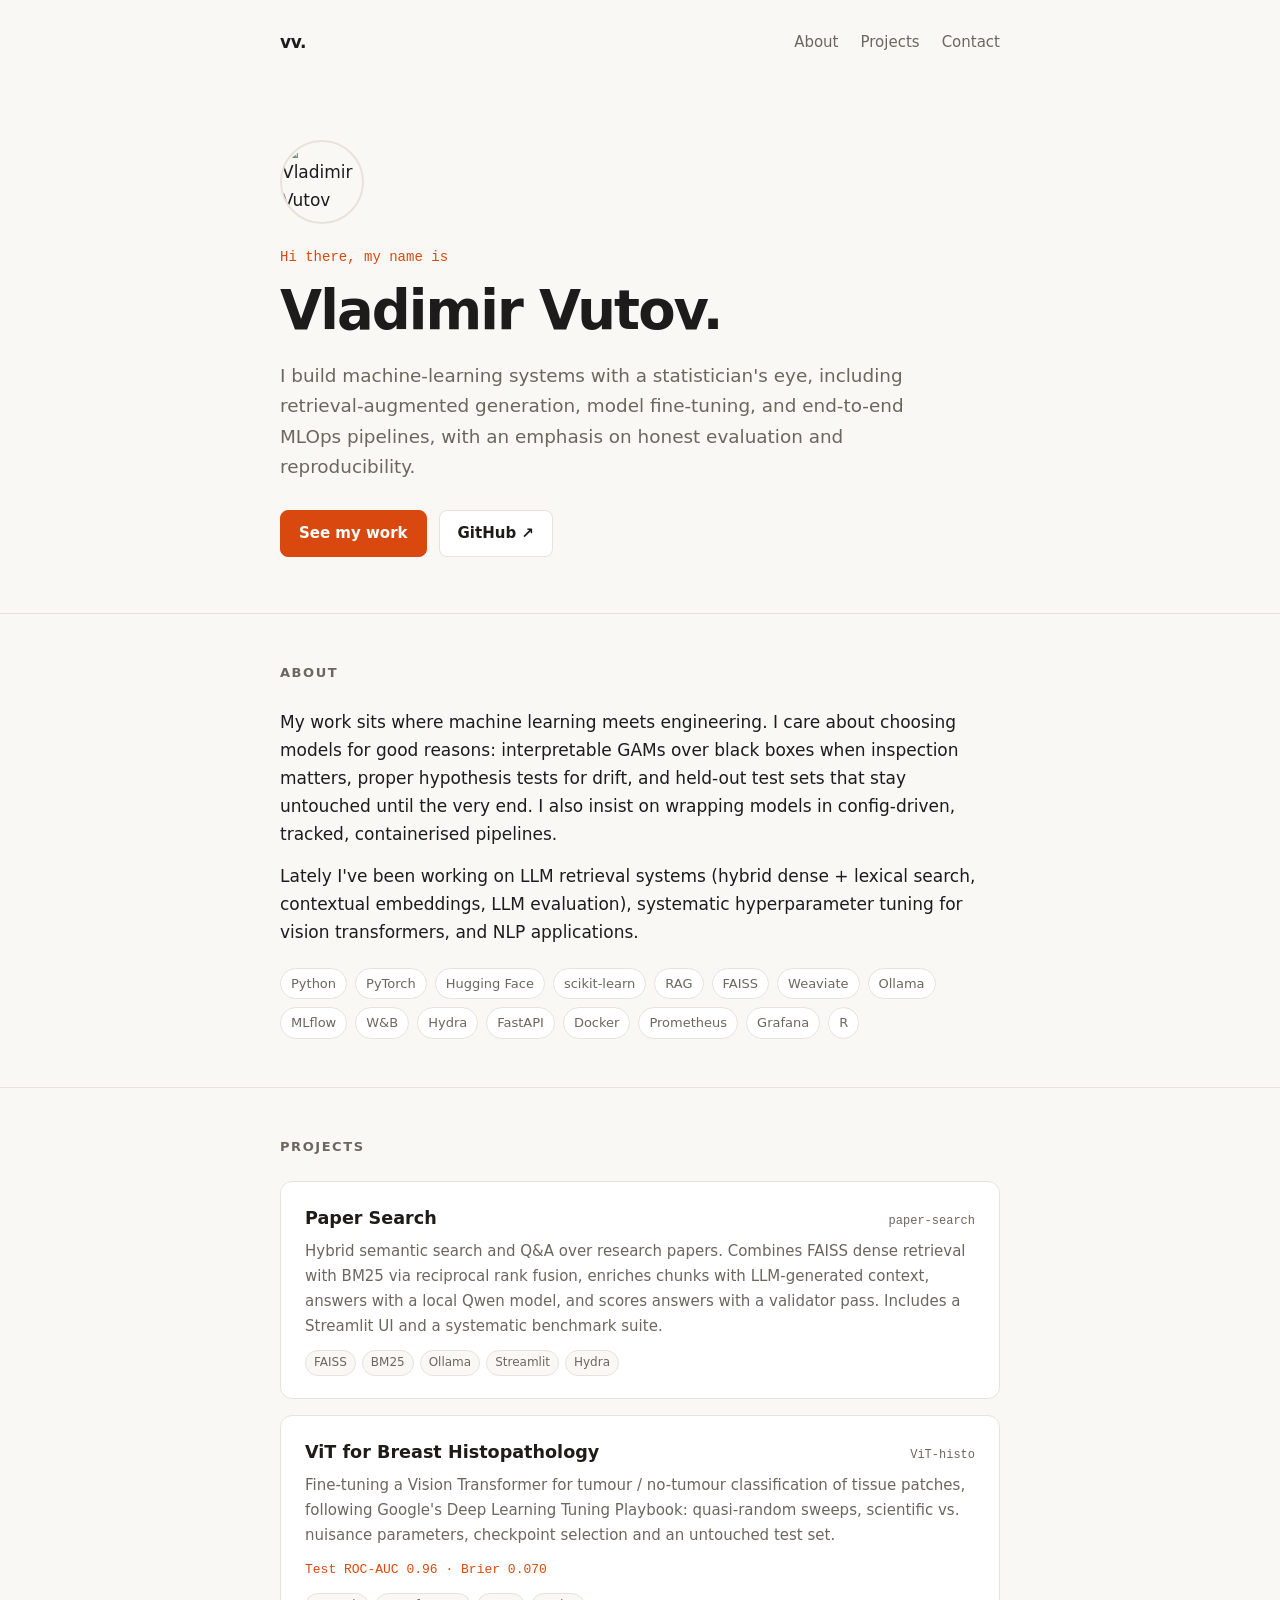
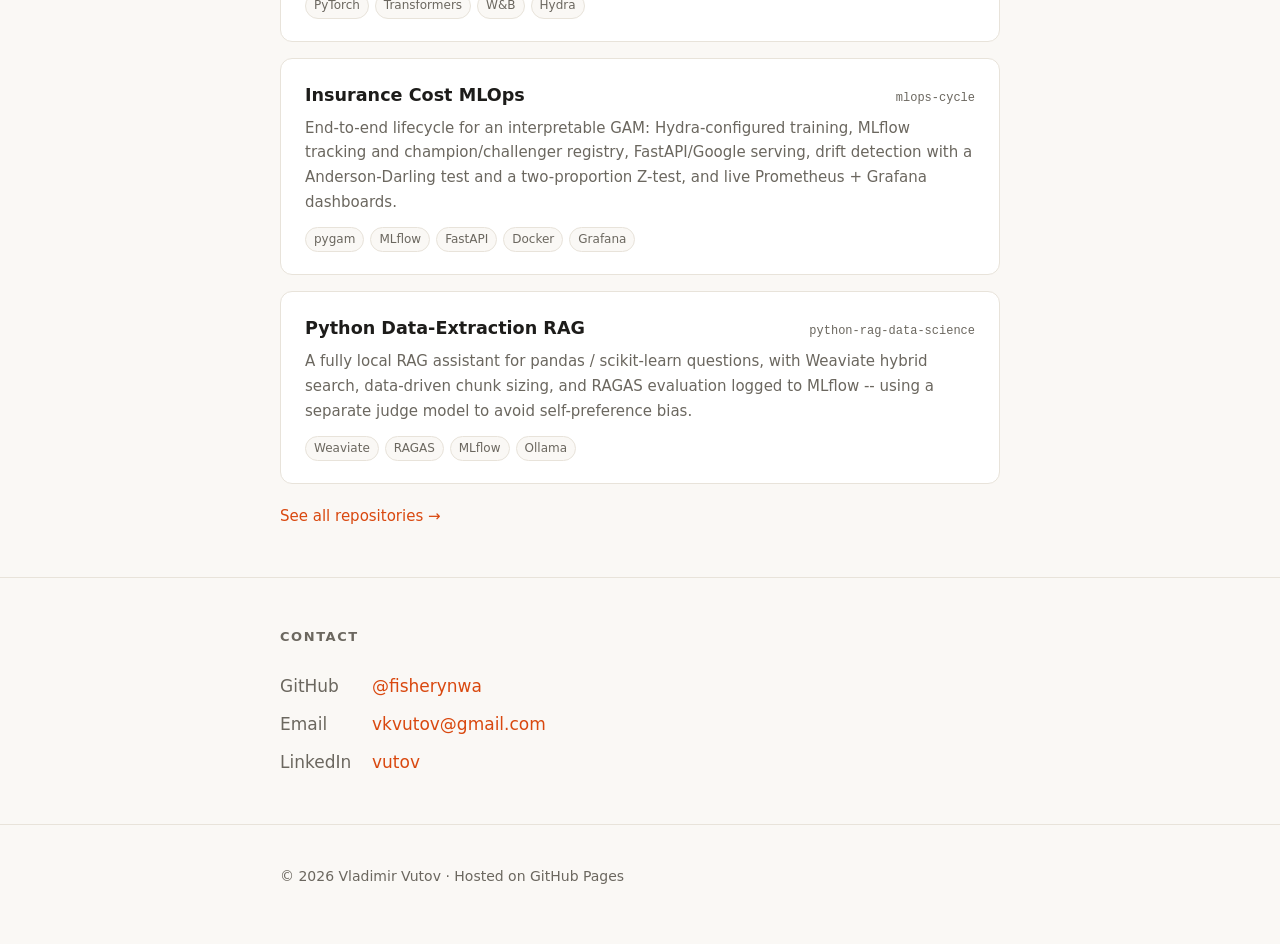
==== index.html @ 578ceb4d "Add personal page" ====
<!DOCTYPE html>
<html lang="en">
<head>
  <meta charset="UTF-8">
  <meta name="viewport" content="width=device-width, initial-scale=1.0">
  <title>Vladimir Vutov, PhD</title>
  <meta name="description" content="Vladimir Vutov --machine learning, statistics and MLOps projects.">
 <link rel="icon" href="https://avatars.githubusercontent.com/u/89644500?v=4"> 
  <style>
    :root {
      --bg: #faf8f5;
      --surface: #ffffff;
      --text: #1d1c1a;
      --muted: #6b675f;
      --accent: #d9480f;
      --border: #e8e3da;
      --max: 760px;
    }
    @media (prefers-color-scheme: dark) {
      :root {
        --bg: #151412;
        --surface: #1e1c19;
        --text: #eeebe5;
        --muted: #a39e94;
        --accent: #ff8a4c;
        --border: #2e2b27;
      }
    }

    * { box-sizing: border-box; margin: 0; padding: 0; }

    body {
      background: var(--bg);
      color: var(--text);
      font-family: ui-sans-serif, system-ui, -apple-system, "Segoe UI", Roboto, sans-serif;
      line-height: 1.65;
      font-size: 17px;
      -webkit-font-smoothing: antialiased;
    }

    .wrap { max-width: var(--max); margin: 0 auto; padding: 0 20px; }
    .mono { font-family: ui-monospace, "SF Mono", Menlo, Consolas, monospace; }

    a { color: var(--accent); text-decoration: none; }
    a:hover { text-decoration: underline; }

    /* Nav */
    nav { display: flex; justify-content: space-between; align-items: center; padding: 28px 0; }
    nav .logo { font-weight: 700; color: var(--text); letter-spacing: -0.02em; }
    nav ul { display: flex; gap: 22px; list-style: none; font-size: 15px; }
    nav ul a { color: var(--muted); }
    nav ul a:hover { color: var(--text); text-decoration: none; }

    /* Hero */
    .hero { padding: 56px 0 56px; }
    .avatar {
      width: 84px; height: 84px; border-radius: 50%;
      border: 2px solid var(--border); margin-bottom: 22px; display: block;
    }
    .hero .hello { color: var(--accent); font-size: 14px; margin-bottom: 12px; }
    .hero h1 {
      font-size: clamp(2.2rem, 7vw, 3.4rem);
      line-height: 1.1; letter-spacing: -0.035em; margin-bottom: 20px;
    }
    .hero p { color: var(--muted); font-size: 1.15rem; max-width: 36em; }
    .hero .cta { margin-top: 28px; display: flex; gap: 12px; flex-wrap: wrap; }
    .btn {
      display: inline-block; padding: 10px 18px; border-radius: 8px;
      font-weight: 600; font-size: 15px; border: 1px solid var(--border);
      color: var(--text); background: var(--surface); transition: transform .15s;
    }
    .btn.primary { background: var(--accent); border-color: var(--accent); color: #fff; }
    .btn:hover { text-decoration: none; transform: translateY(-1px); }

    /* Sections */
    section { padding: 48px 0; border-top: 1px solid var(--border); }
    h2 {
      font-size: 13px; text-transform: uppercase; letter-spacing: 0.12em;
      color: var(--muted); margin-bottom: 24px; font-weight: 600;
    }
    section > .wrap > p + p { margin-top: 14px; }

    .skills { margin-top: 22px; display: flex; flex-wrap: wrap; gap: 8px; }
    .skills span {
      font-size: 13px; padding: 4px 10px; border-radius: 999px;
      background: var(--surface); border: 1px solid var(--border); color: var(--muted);
    }

    /* Projects */
    .projects { display: grid; gap: 16px; }
    .project {
      display: block; padding: 22px 24px; border-radius: 12px;
      background: var(--surface); border: 1px solid var(--border);
      color: var(--text); transition: border-color .15s, transform .15s;
    }
    .project:hover { border-color: var(--accent); text-decoration: none; transform: translateY(-2px); }
    .project-head { display: flex; justify-content: space-between; align-items: baseline; gap: 12px; margin-bottom: 6px; }
    .project h3 { font-size: 1.1rem; }
    .project .repo { font-size: 12px; color: var(--muted); white-space: nowrap; }
    .project p { color: var(--muted); font-size: 15px; }
    .metric { margin-top: 12px; font-size: 13px; color: var(--accent); }
    .tags { margin-top: 12px; display: flex; gap: 6px; flex-wrap: wrap; }
    .tags span {
      font-size: 12px; padding: 2px 8px; border-radius: 999px;
      background: var(--bg); border: 1px solid var(--border); color: var(--muted);
    }
    .more { margin-top: 20px; font-size: 15px; }

    /* Contact */
    .links { list-style: none; display: grid; gap: 10px; }
    .links li { display: flex; gap: 12px; }
    .links .label { color: var(--muted); min-width: 80px; }

    footer { padding: 40px 0 56px; color: var(--muted); font-size: 14px; border-top: 1px solid var(--border); }

    @media (max-width: 520px) {
      nav ul { gap: 14px; }
      .hero { padding: 32px 0 40px; }
      .project-head { flex-direction: column; gap: 2px; }
    }
  </style>
</head>
<body>

  <header class="wrap">
    <nav>
      <a href="#" class="logo">vv.</a>
      <ul>
        <li><a href="#about">About</a></li>
        <li><a href="#projects">Projects</a></li>
        <li><a href="#contact">Contact</a></li>
      </ul>
    </nav>

    <div class="hero">
      <img class="avatar" src="https://avatars.githubusercontent.com/u/89644500?v=4" alt="Vladimir Vutov">
      <div class="hello mono">Hi there, my name is</div>
      <h1>Vladimir Vutov.</h1>
      <p>I build machine-learning systems with a statistician's eye, including
  retrieval-augmented generation, model fine-tuning, and end-to-end MLOps pipelines,
  with an emphasis on honest evaluation and reproducibility. </p>
      <div class="cta">
        <a class="btn primary" href="#projects">See my work</a>
        <a class="btn" href="https://github.com/fisherynwa">GitHub ↗</a>
      </div>
    </div>
  </header>

  <main>
    <section id="about">
      <div class="wrap">
        <h2>About</h2>
        <p>My work sits where machine learning meets engineering. I care about choosing models
           for good reasons: interpretable GAMs over black boxes when inspection matters,
           proper hypothesis tests for drift, and held-out test sets that stay untouched until the
           very end. I also insist on wrapping models in config-driven, tracked, containerised pipelines. </p>

        <p>Lately I've been working on LLM retrieval systems (hybrid dense + lexical
          search, contextual embeddings, LLM evaluation), systematic
          hyperparameter tuning for vision transformers, and NLP applications.</p>
        <div class="skills">
          <span>Python</span><span>PyTorch</span><span>Hugging Face</span><span>scikit-learn</span>
          <span>RAG</span><span>FAISS</span><span>Weaviate</span><span>Ollama</span>
          <span>MLflow</span><span>W&amp;B</span><span>Hydra</span><span>FastAPI</span>
          <span>Docker</span><span>Prometheus</span><span>Grafana</span><span>R</span>
        </div>
      </div>
    </section>

    <section id="projects">
      <div class="wrap">
        <h2>Projects</h2>
        <div class="projects">

          <a class="project" href="https://github.com/fisherynwa/paper-search">
            <div class="project-head">
              <h3>Paper Search</h3>
              <span class="repo mono">paper-search</span>
            </div>
            <p>Hybrid semantic search and Q&amp;A over research papers. Combines FAISS dense
              retrieval with BM25 via reciprocal rank fusion, enriches chunks with LLM-generated
              context, answers with a local Qwen model, and scores answers with a validator pass.
              Includes a Streamlit UI and a systematic benchmark suite.</p>
            <div class="tags"><span>FAISS</span><span>BM25</span><span>Ollama</span><span>Streamlit</span><span>Hydra</span></div>
          </a>

          <a class="project" href="https://github.com/fisherynwa/ViT-histo">
            <div class="project-head">
              <h3>ViT for Breast Histopathology</h3>
              <span class="repo mono">ViT-histo</span>
            </div>
            <p>Fine-tuning a Vision Transformer for tumour / no-tumour classification of
              tissue patches, following Google's Deep Learning Tuning Playbook: quasi-random
              sweeps, scientific vs. nuisance parameters, checkpoint selection and an untouched
              test set.</p>
            <div class="metric mono">Test ROC-AUC 0.96 · Brier 0.070</div>
            <div class="tags"><span>PyTorch</span><span>Transformers</span><span>W&amp;B</span><span>Hydra</span></div>
          </a>

          <a class="project" href="https://github.com/fisherynwa/mlops-cycle">
            <div class="project-head">
              <h3>Insurance Cost MLOps</h3>
              <span class="repo mono">mlops-cycle</span>
            </div>
            <p>End-to-end lifecycle for an interpretable GAM: Hydra-configured training, MLflow
              tracking and champion/challenger registry, FastAPI/Google serving, drift detection with a
              Anderson-Darling test and a two-proportion Z-test, and live Prometheus + Grafana dashboards.</p>
            <div class="tags"><span>pygam</span><span>MLflow</span><span>FastAPI</span><span>Docker</span><span>Grafana</span></div>
          </a>

          <a class="project" href="https://github.com/fisherynwa/python-rag-data-science">
            <div class="project-head">
              <h3>Python Data-Extraction RAG</h3>
              <span class="repo mono">python-rag-data-science</span>
            </div>
            <p>A fully local RAG assistant for pandas / scikit-learn questions, with Weaviate
              hybrid search, data-driven chunk sizing, and RAGAS evaluation logged to MLflow --
              using a separate judge model to avoid self-preference bias.</p>
            <div class="tags"><span>Weaviate</span><span>RAGAS</span><span>MLflow</span><span>Ollama</span></div>
          </a>

        </div>
        <p class="more"><a href="https://github.com/fisherynwa?tab=repositories">See all repositories →</a></p>
      </div>
    </section>

    <section id="contact">
      <div class="wrap">
        <h2>Contact</h2>
        <ul class="links">
          <li><span class="label">GitHub</span><a href="https://github.com/fisherynwa">@fisherynwa</a></li>
          <li><span class="label">Email</span><a href="vkvutov@gmail.com">vkvutov@gmail.com</a></li>
          <li><span class="label">LinkedIn</span><a href="https://www.linkedin.com/in/vladimir-vutov-62aa7917a/">vutov</a></li>
        </ul>
      </div>
    </section>
  </main>

  <footer>
    <div class="wrap">© <span id="year"></span> Vladimir Vutov · Hosted on GitHub Pages</div>
  </footer>

  <script>document.getElementById('year').textContent = new Date().getFullYear();</script>
</body>
</html>
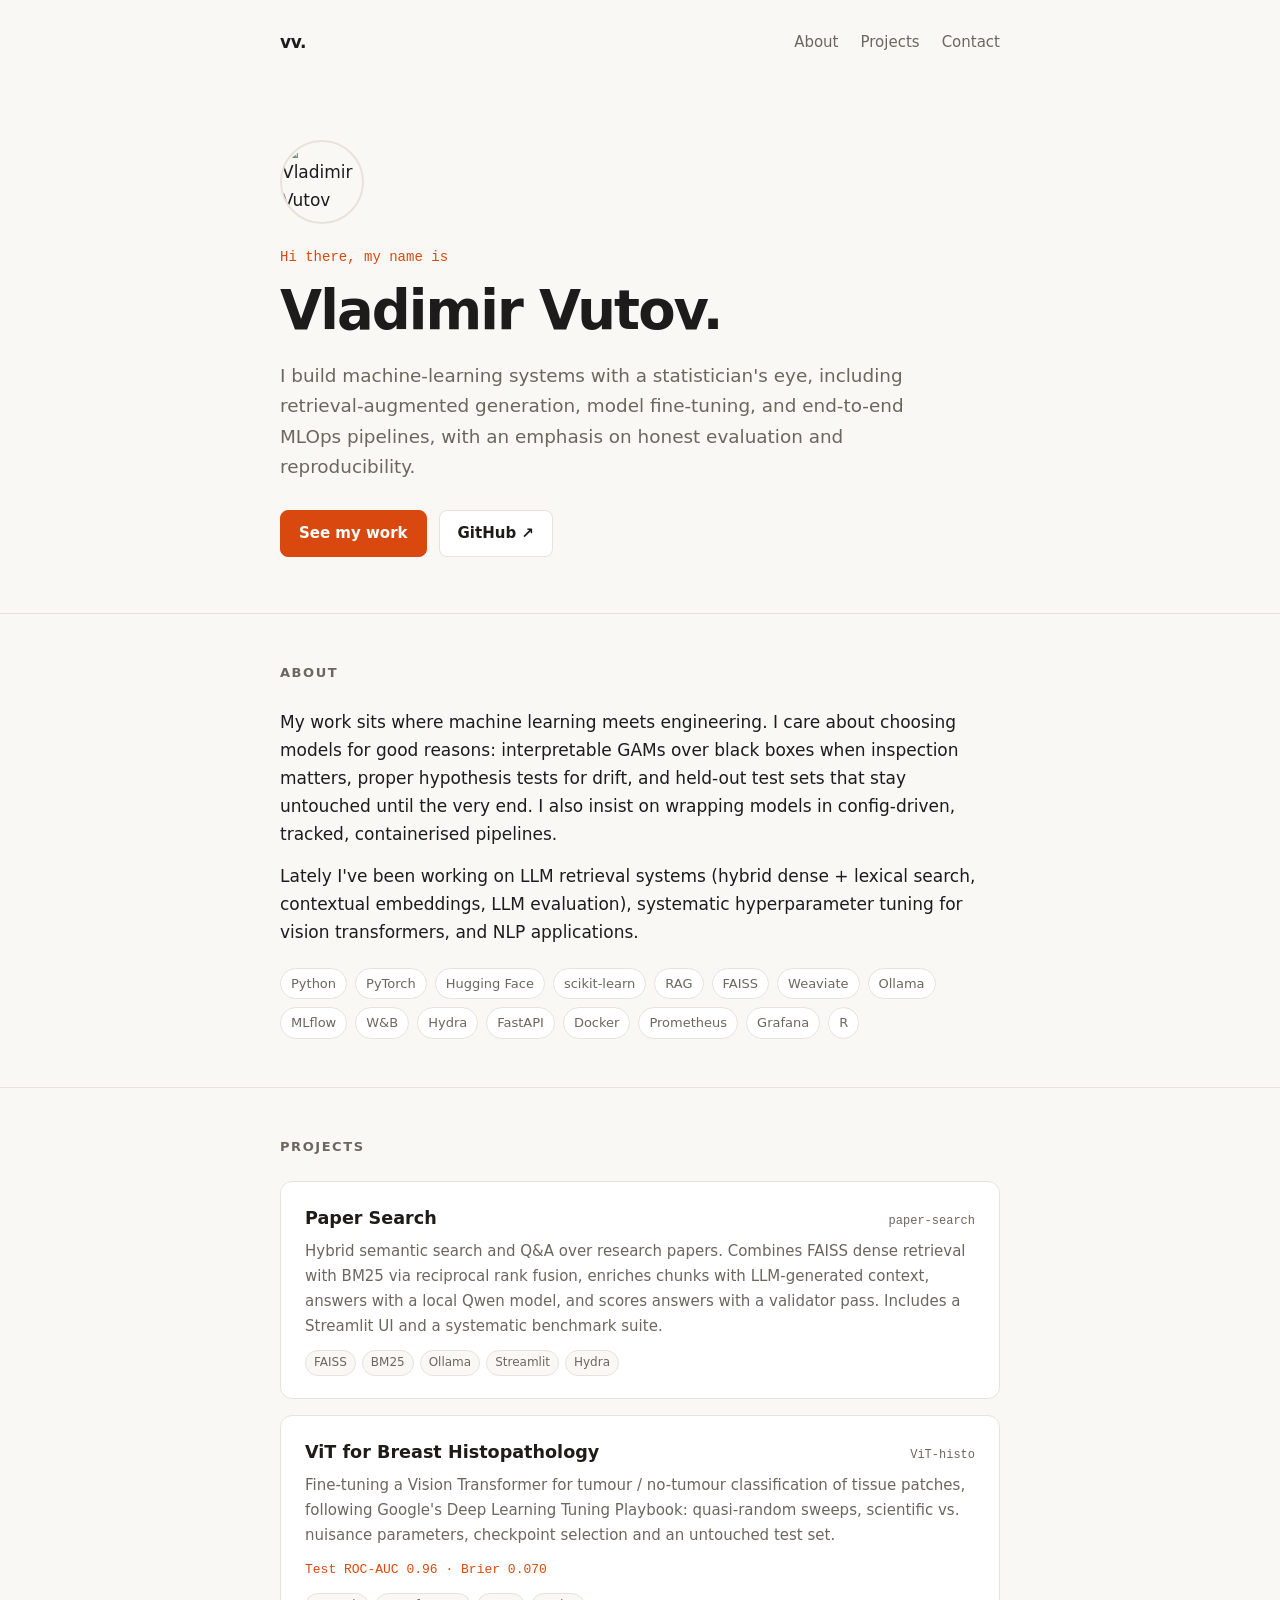
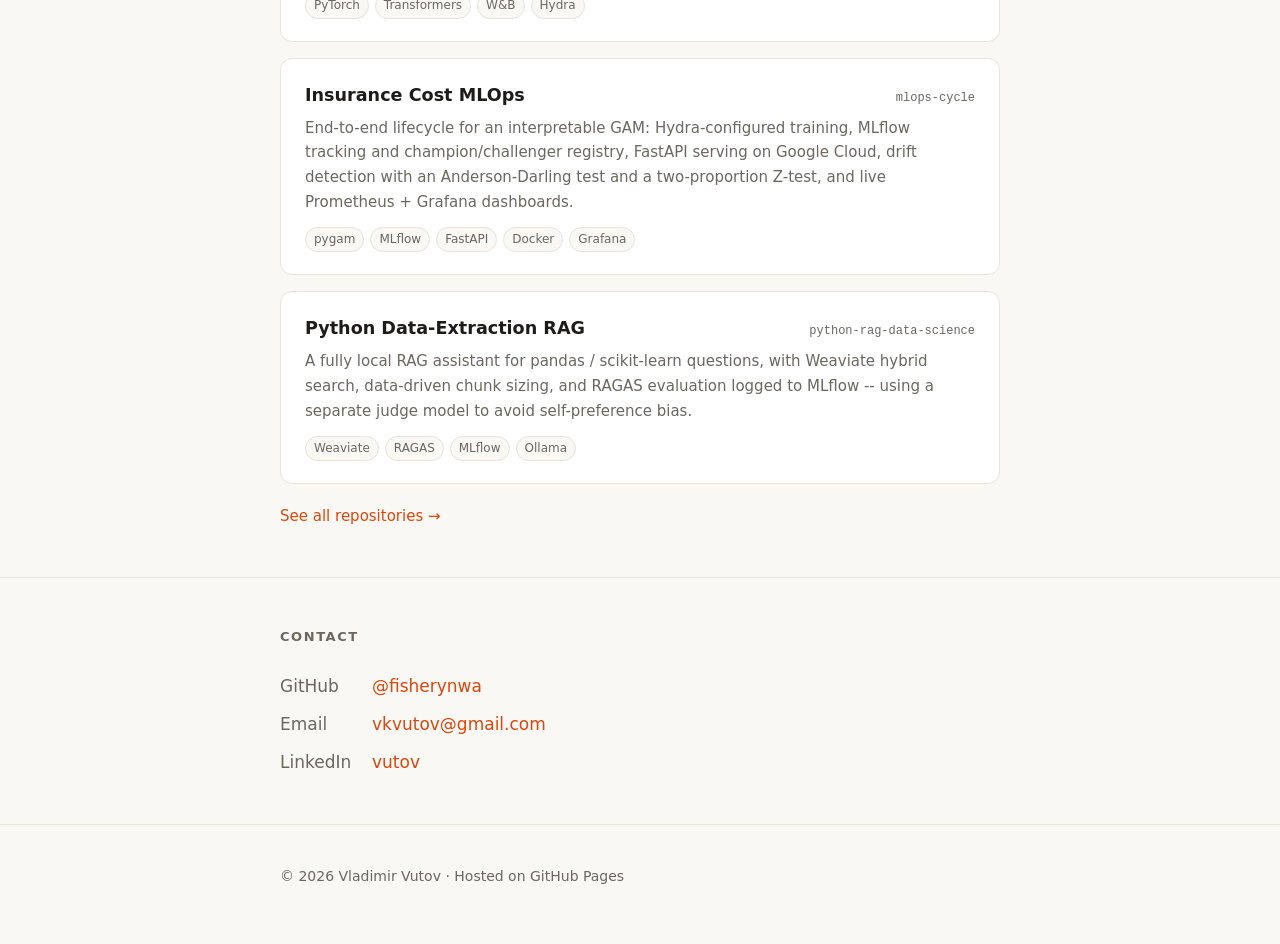
==== commit d4d55ee6: "fix mailto" ====
--- a/index.html
+++ b/index.html
@@ -203,7 +203,7 @@
               <span class="repo mono">mlops-cycle</span>
             </div>
             <p>End-to-end lifecycle for an interpretable GAM: Hydra-configured training, MLflow
-              tracking and champion/challenger registry, FastAPI/Google serving, drift detection with a
+              tracking and champion/challenger registry, FastAPI serving on Google Cloud, drift detection with an
               Anderson-Darling test and a two-proportion Z-test, and live Prometheus + Grafana dashboards.</p>
             <div class="tags"><span>pygam</span><span>MLflow</span><span>FastAPI</span><span>Docker</span><span>Grafana</span></div>
           </a>
@@ -229,7 +229,7 @@
         <h2>Contact</h2>
         <ul class="links">
           <li><span class="label">GitHub</span><a href="https://github.com/fisherynwa">@fisherynwa</a></li>
-          <li><span class="label">Email</span><a href="vkvutov@gmail.com">vkvutov@gmail.com</a></li>
+          <li><span class="label">Email</span><a href="mailto:vkvutov@gmail.com">vkvutov@gmail.com</a>
           <li><span class="label">LinkedIn</span><a href="https://www.linkedin.com/in/vladimir-vutov-62aa7917a/">vutov</a></li>
         </ul>
       </div>
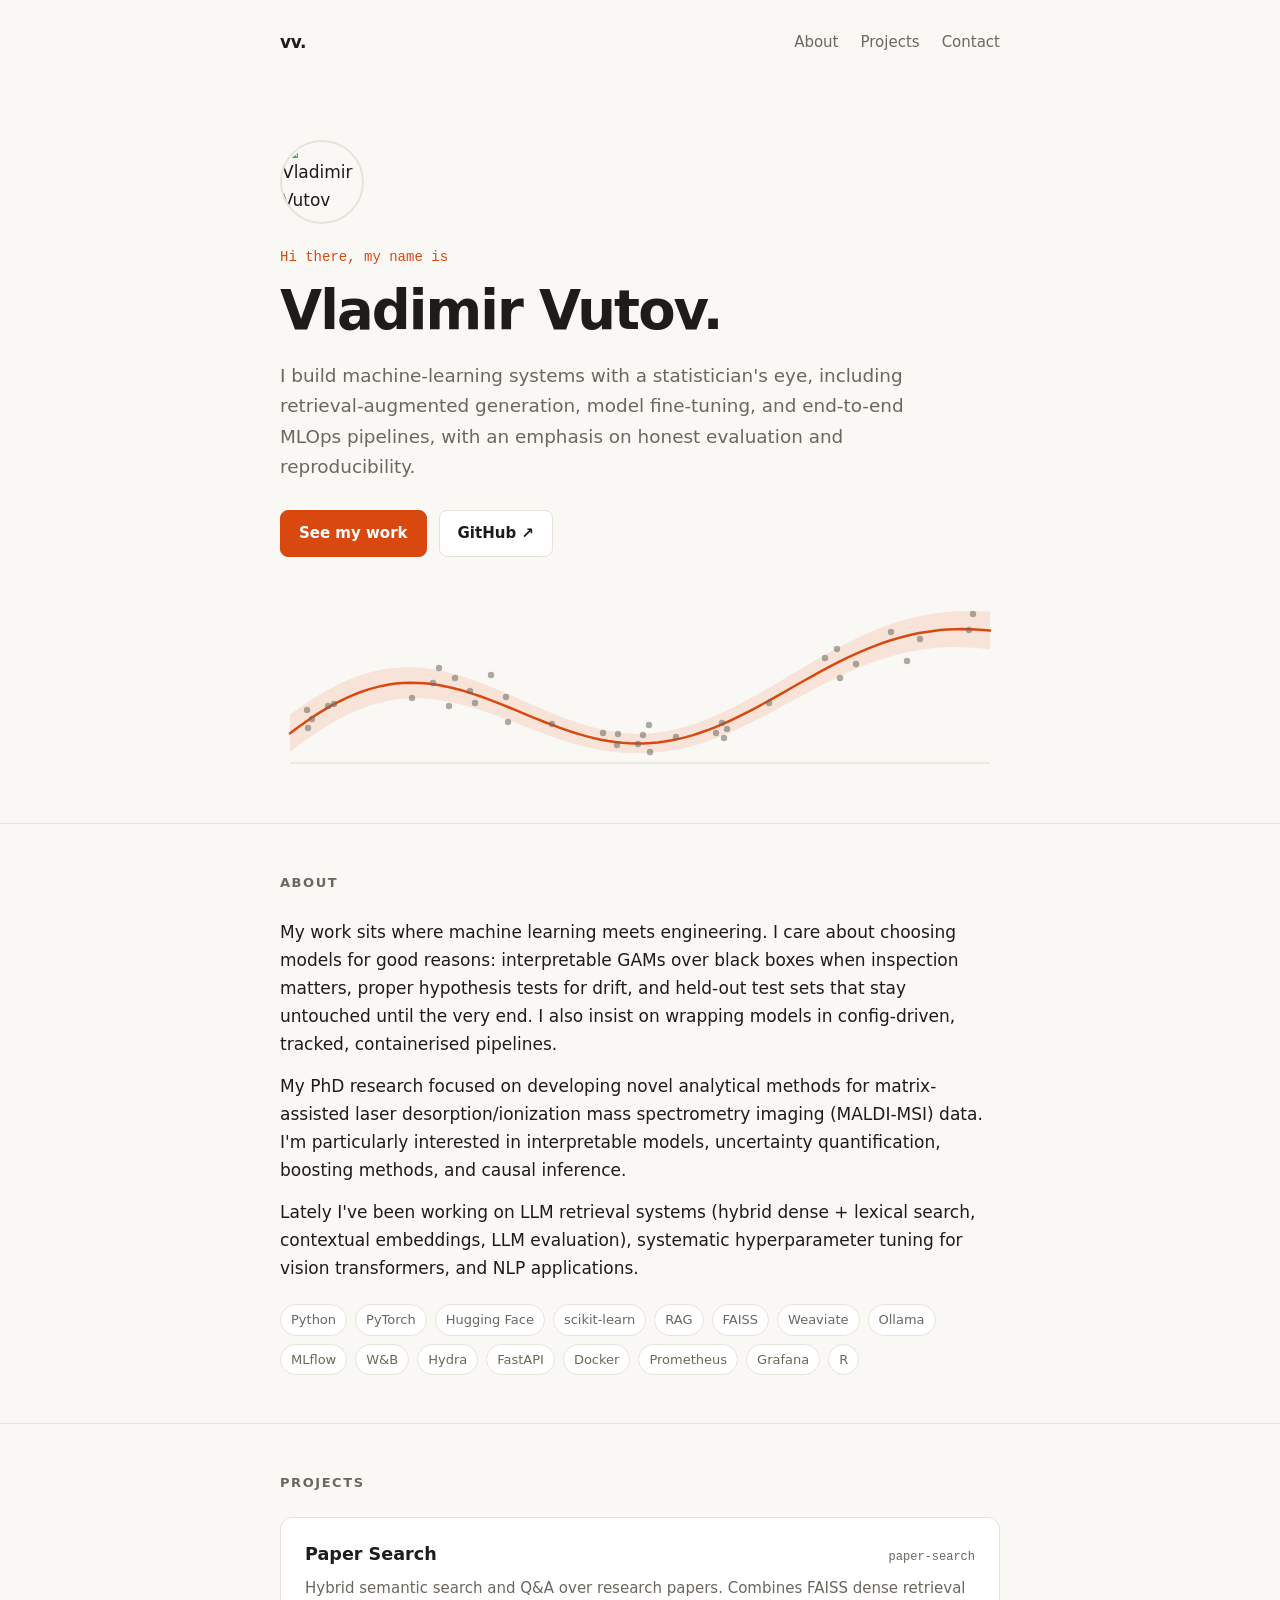
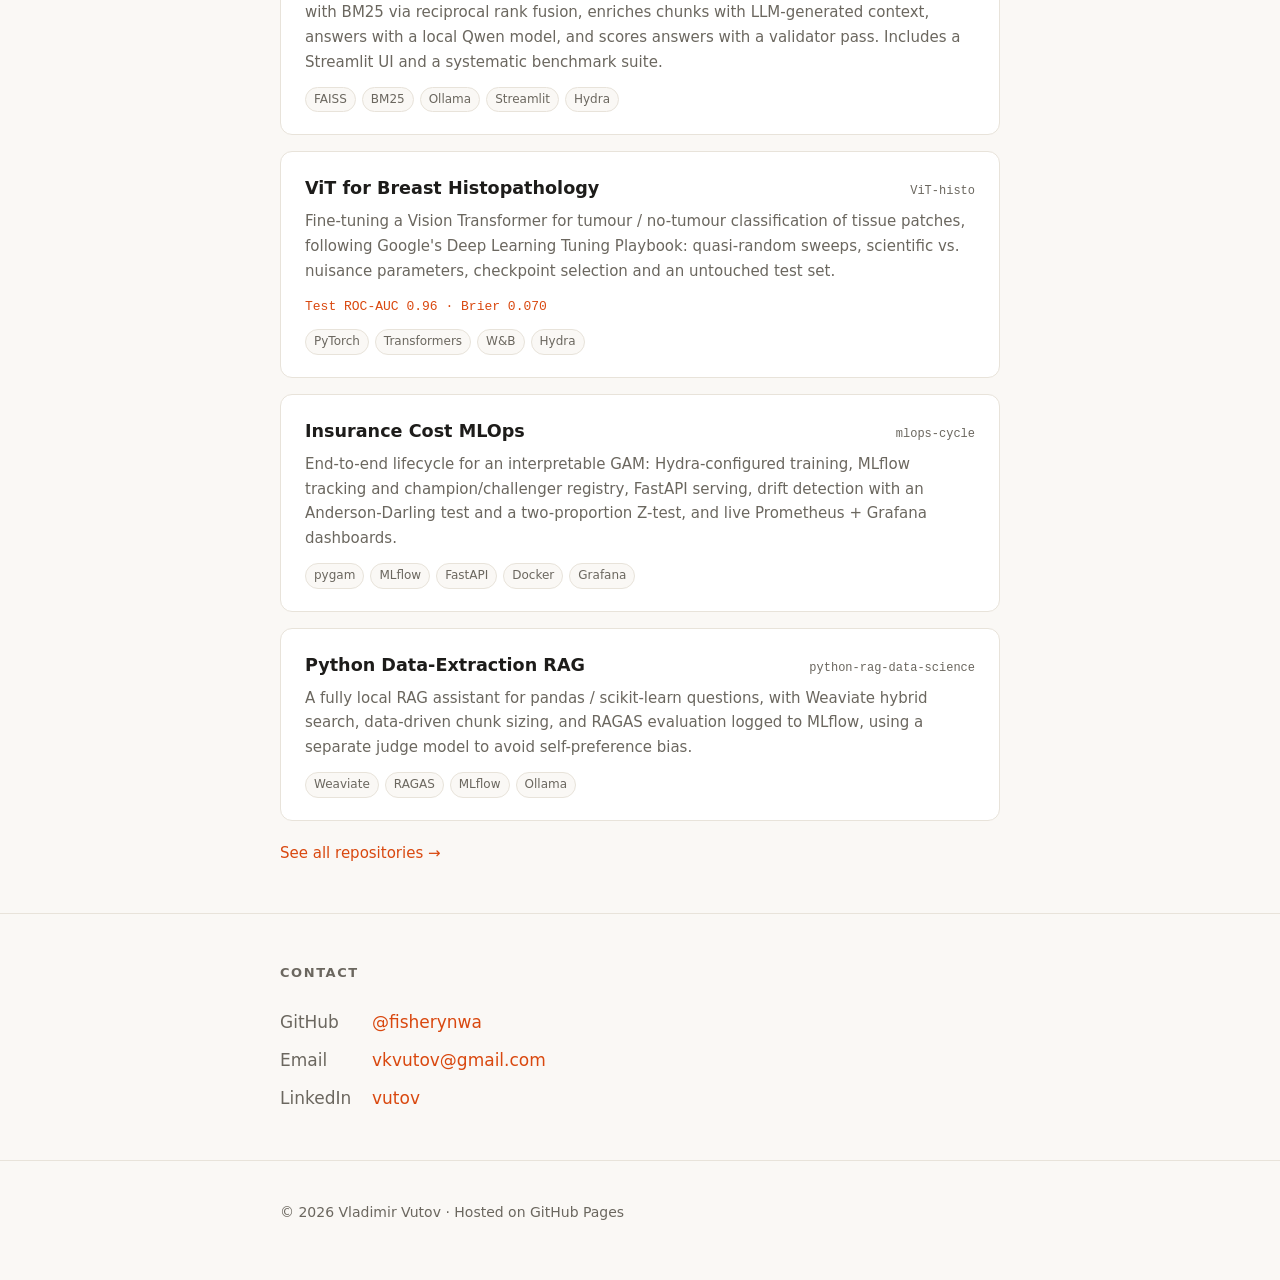
==== commit 0daae319: "update the page" ====
--- a/index.html
+++ b/index.html
@@ -4,121 +4,9 @@
   <meta charset="UTF-8">
   <meta name="viewport" content="width=device-width, initial-scale=1.0">
   <title>Vladimir Vutov, PhD</title>
-  <meta name="description" content="Vladimir Vutov --machine learning, statistics and MLOps projects.">
- <link rel="icon" href="https://avatars.githubusercontent.com/u/89644500?v=4"> 
-  <style>
-    :root {
-      --bg: #faf8f5;
-      --surface: #ffffff;
-      --text: #1d1c1a;
-      --muted: #6b675f;
-      --accent: #d9480f;
-      --border: #e8e3da;
-      --max: 760px;
-    }
-    @media (prefers-color-scheme: dark) {
-      :root {
-        --bg: #151412;
-        --surface: #1e1c19;
-        --text: #eeebe5;
-        --muted: #a39e94;
-        --accent: #ff8a4c;
-        --border: #2e2b27;
-      }
-    }
-
-    * { box-sizing: border-box; margin: 0; padding: 0; }
-
-    body {
-      background: var(--bg);
-      color: var(--text);
-      font-family: ui-sans-serif, system-ui, -apple-system, "Segoe UI", Roboto, sans-serif;
-      line-height: 1.65;
-      font-size: 17px;
-      -webkit-font-smoothing: antialiased;
-    }
-
-    .wrap { max-width: var(--max); margin: 0 auto; padding: 0 20px; }
-    .mono { font-family: ui-monospace, "SF Mono", Menlo, Consolas, monospace; }
-
-    a { color: var(--accent); text-decoration: none; }
-    a:hover { text-decoration: underline; }
-
-    /* Nav */
-    nav { display: flex; justify-content: space-between; align-items: center; padding: 28px 0; }
-    nav .logo { font-weight: 700; color: var(--text); letter-spacing: -0.02em; }
-    nav ul { display: flex; gap: 22px; list-style: none; font-size: 15px; }
-    nav ul a { color: var(--muted); }
-    nav ul a:hover { color: var(--text); text-decoration: none; }
-
-    /* Hero */
-    .hero { padding: 56px 0 56px; }
-    .avatar {
-      width: 84px; height: 84px; border-radius: 50%;
-      border: 2px solid var(--border); margin-bottom: 22px; display: block;
-    }
-    .hero .hello { color: var(--accent); font-size: 14px; margin-bottom: 12px; }
-    .hero h1 {
-      font-size: clamp(2.2rem, 7vw, 3.4rem);
-      line-height: 1.1; letter-spacing: -0.035em; margin-bottom: 20px;
-    }
-    .hero p { color: var(--muted); font-size: 1.15rem; max-width: 36em; }
-    .hero .cta { margin-top: 28px; display: flex; gap: 12px; flex-wrap: wrap; }
-    .btn {
-      display: inline-block; padding: 10px 18px; border-radius: 8px;
-      font-weight: 600; font-size: 15px; border: 1px solid var(--border);
-      color: var(--text); background: var(--surface); transition: transform .15s;
-    }
-    .btn.primary { background: var(--accent); border-color: var(--accent); color: #fff; }
-    .btn:hover { text-decoration: none; transform: translateY(-1px); }
-
-    /* Sections */
-    section { padding: 48px 0; border-top: 1px solid var(--border); }
-    h2 {
-      font-size: 13px; text-transform: uppercase; letter-spacing: 0.12em;
-      color: var(--muted); margin-bottom: 24px; font-weight: 600;
-    }
-    section > .wrap > p + p { margin-top: 14px; }
-
-    .skills { margin-top: 22px; display: flex; flex-wrap: wrap; gap: 8px; }
-    .skills span {
-      font-size: 13px; padding: 4px 10px; border-radius: 999px;
-      background: var(--surface); border: 1px solid var(--border); color: var(--muted);
-    }
-
-    /* Projects */
-    .projects { display: grid; gap: 16px; }
-    .project {
-      display: block; padding: 22px 24px; border-radius: 12px;
-      background: var(--surface); border: 1px solid var(--border);
-      color: var(--text); transition: border-color .15s, transform .15s;
-    }
-    .project:hover { border-color: var(--accent); text-decoration: none; transform: translateY(-2px); }
-    .project-head { display: flex; justify-content: space-between; align-items: baseline; gap: 12px; margin-bottom: 6px; }
-    .project h3 { font-size: 1.1rem; }
-    .project .repo { font-size: 12px; color: var(--muted); white-space: nowrap; }
-    .project p { color: var(--muted); font-size: 15px; }
-    .metric { margin-top: 12px; font-size: 13px; color: var(--accent); }
-    .tags { margin-top: 12px; display: flex; gap: 6px; flex-wrap: wrap; }
-    .tags span {
-      font-size: 12px; padding: 2px 8px; border-radius: 999px;
-      background: var(--bg); border: 1px solid var(--border); color: var(--muted);
-    }
-    .more { margin-top: 20px; font-size: 15px; }
-
-    /* Contact */
-    .links { list-style: none; display: grid; gap: 10px; }
-    .links li { display: flex; gap: 12px; }
-    .links .label { color: var(--muted); min-width: 80px; }
-
-    footer { padding: 40px 0 56px; color: var(--muted); font-size: 14px; border-top: 1px solid var(--border); }
-
-    @media (max-width: 520px) {
-      nav ul { gap: 14px; }
-      .hero { padding: 32px 0 40px; }
-      .project-head { flex-direction: column; gap: 2px; }
-    }
-  </style>
+  <meta name="description" content="Vladimir Vutov — machine learning, statistics and MLOps projects.">
+  <link rel="icon" href="https://avatars.githubusercontent.com/u/89644500?v=4">
+  <link rel="stylesheet" href="style.css">
 </head>
 <body>
 
@@ -137,12 +25,18 @@
       <div class="hello mono">Hi there, my name is</div>
       <h1>Vladimir Vutov.</h1>
       <p>I build machine-learning systems with a statistician's eye, including
-  retrieval-augmented generation, model fine-tuning, and end-to-end MLOps pipelines,
-  with an emphasis on honest evaluation and reproducibility. </p>
+        retrieval-augmented generation, model fine-tuning, and end-to-end MLOps pipelines,
+        with an emphasis on honest evaluation and reproducibility.</p>
       <div class="cta">
         <a class="btn primary" href="#projects">See my work</a>
         <a class="btn" href="https://github.com/fisherynwa">GitHub ↗</a>
       </div>
+      <svg class="hero-plot" viewBox="0 0 720 170" role="img" aria-label="Data points with a smooth fitted curve and confidence band">
+        <line class="axis" x1="10" y1="166" x2="710" y2="166"/>
+        <polygon class="band" points="10.0,117.5 17.1,112.4 24.1,107.5 31.2,102.8 38.3,98.4 45.4,94.3 52.4,90.4 59.5,86.8 66.6,83.6 73.6,80.7 80.7,78.1 87.8,75.9 94.8,74.1 101.9,72.6 109.0,71.4 116.1,70.7 123.1,70.3 130.2,70.2 137.3,70.5 144.3,71.1 151.4,72.0 158.5,73.3 165.6,74.8 172.6,76.6 179.7,78.6 186.8,80.8 193.8,83.3 200.9,85.9 208.0,88.7 215.1,91.5 222.1,94.5 229.2,97.6 236.3,100.7 243.3,103.8 250.4,106.9 257.5,110.0 264.5,113.0 271.6,116.0 278.7,118.8 285.8,121.5 292.8,124.0 299.9,126.4 307.0,128.6 314.0,130.5 321.1,132.2 328.2,133.7 335.3,135.0 342.3,135.9 349.4,136.6 356.5,137.0 363.5,137.0 370.6,136.4 377.7,135.6 384.7,134.5 391.8,133.1 398.9,131.4 406.0,129.5 413.0,127.3 420.1,124.8 427.2,122.1 434.2,119.2 441.3,116.1 448.4,112.7 455.5,109.2 462.5,105.5 469.6,101.7 476.7,97.8 483.7,93.8 490.8,89.7 497.9,85.5 504.9,81.3 512.0,77.1 519.1,72.9 526.2,68.7 533.2,64.5 540.3,60.4 547.4,56.5 554.4,52.6 561.5,48.8 568.6,45.2 575.7,41.7 582.7,38.4 589.8,35.3 596.9,32.3 603.9,29.6 611.0,27.1 618.1,24.8 625.2,22.7 632.2,20.8 639.3,19.2 646.4,17.8 653.4,16.6 660.5,15.7 667.6,14.9 674.6,14.4 681.7,14.1 688.8,14.0 695.9,14.1 702.9,14.4 710.0,14.8 710.0,52.4 702.9,51.5 695.9,50.9 688.8,50.4 681.7,50.2 674.6,50.1 667.6,50.2 660.5,50.6 653.4,51.1 646.4,51.9 639.3,53.0 632.2,54.2 625.2,55.7 618.1,57.4 611.0,59.3 603.9,61.5 596.9,63.8 589.8,66.4 582.7,69.1 575.7,72.1 568.6,75.2 561.5,78.4 554.4,81.8 547.4,85.3 540.3,88.9 533.2,92.6 526.2,96.4 519.1,100.2 512.0,104.0 504.9,107.8 497.9,111.7 490.8,115.5 483.7,119.2 476.7,122.8 469.6,126.4 462.5,129.8 455.5,133.1 448.4,136.2 441.3,139.2 434.2,142.0 427.2,144.5 420.1,146.8 413.0,148.9 406.0,150.7 398.9,152.3 391.8,153.6 384.7,154.6 377.7,155.3 370.6,155.8 363.5,155.9 356.5,156.0 349.4,156.0 342.3,155.7 335.3,155.1 328.2,154.2 321.1,153.1 314.0,151.8 307.0,150.2 299.9,148.4 292.8,146.4 285.8,144.3 278.7,141.9 271.6,139.5 264.5,137.0 257.5,134.3 250.4,131.6 243.3,128.9 236.3,126.1 229.2,123.4 222.1,120.7 215.1,118.1 208.0,115.6 200.9,113.2 193.8,111.0 186.8,108.9 179.7,107.0 172.6,105.4 165.6,104.0 158.5,102.9 151.4,102.0 144.3,101.5 137.3,101.2 130.2,101.3 123.1,101.8 116.1,102.6 109.0,103.7 101.9,105.2 94.8,107.1 87.8,109.3 80.7,111.9 73.6,114.8 66.6,118.1 59.5,121.7 52.4,125.7 45.4,129.9 38.3,134.5 31.2,139.3 24.1,144.3 17.1,149.6 10.0,155.1"/>
+        <path class="fit" d="M10.0,136.3 L17.1,131.0 L24.1,125.9 L31.2,121.0 L38.3,116.4 L45.4,112.1 L52.4,108.0 L59.5,104.3 L66.6,100.8 L73.6,97.8 L80.7,95.0 L87.8,92.6 L94.8,90.6 L101.9,88.9 L109.0,87.6 L116.1,86.6 L123.1,86.0 L130.2,85.8 L137.3,85.9 L144.3,86.3 L151.4,87.0 L158.5,88.1 L165.6,89.4 L172.6,91.0 L179.7,92.8 L186.8,94.9 L193.8,97.1 L200.9,99.5 L208.0,102.1 L215.1,104.8 L222.1,107.6 L229.2,110.5 L236.3,113.4 L243.3,116.4 L250.4,119.3 L257.5,122.2 L264.5,125.0 L271.6,127.7 L278.7,130.4 L285.8,132.9 L292.8,135.2 L299.9,137.4 L307.0,139.4 L314.0,141.1 L321.1,142.7 L328.2,144.0 L335.3,145.0 L342.3,145.8 L349.4,146.3 L356.5,146.5 L363.5,146.5 L370.6,146.1 L377.7,145.5 L384.7,144.5 L391.8,143.3 L398.9,141.9 L406.0,140.1 L413.0,138.1 L420.1,135.8 L427.2,133.3 L434.2,130.6 L441.3,127.6 L448.4,124.5 L455.5,121.2 L462.5,117.7 L469.6,114.1 L476.7,110.3 L483.7,106.5 L490.8,102.6 L497.9,98.6 L504.9,94.6 L512.0,90.5 L519.1,86.5 L526.2,82.5 L533.2,78.6 L540.3,74.7 L547.4,70.9 L554.4,67.2 L561.5,63.6 L568.6,60.2 L575.7,56.9 L582.7,53.8 L589.8,50.8 L596.9,48.1 L603.9,45.5 L611.0,43.2 L618.1,41.1 L625.2,39.2 L632.2,37.5 L639.3,36.1 L646.4,34.9 L653.4,33.9 L660.5,33.1 L667.6,32.6 L674.6,32.2 L681.7,32.1 L688.8,32.2 L695.9,32.5 L702.9,32.9 L710.0,33.6"/>
+        <g class="pts"><circle cx="27" cy="113" r="3.2"/><circle cx="28" cy="131" r="3.2"/><circle cx="32" cy="122" r="3.2"/><circle cx="48" cy="109" r="3.2"/><circle cx="54" cy="107" r="3.2"/><circle cx="132" cy="101" r="3.2"/><circle cx="153" cy="86" r="3.2"/><circle cx="159" cy="71" r="3.2"/><circle cx="169" cy="109" r="3.2"/><circle cx="175" cy="81" r="3.2"/><circle cx="190" cy="94" r="3.2"/><circle cx="195" cy="106" r="3.2"/><circle cx="211" cy="78" r="3.2"/><circle cx="226" cy="100" r="3.2"/><circle cx="228" cy="125" r="3.2"/><circle cx="272" cy="127" r="3.2"/><circle cx="323" cy="136" r="3.2"/><circle cx="337" cy="148" r="3.2"/><circle cx="338" cy="137" r="3.2"/><circle cx="358" cy="147" r="3.2"/><circle cx="363" cy="138" r="3.2"/><circle cx="369" cy="128" r="3.2"/><circle cx="370" cy="155" r="3.2"/><circle cx="396" cy="140" r="3.2"/><circle cx="436" cy="136" r="3.2"/><circle cx="442" cy="126" r="3.2"/><circle cx="444" cy="141" r="3.2"/><circle cx="447" cy="132" r="3.2"/><circle cx="489" cy="106" r="3.2"/><circle cx="545" cy="61" r="3.2"/><circle cx="557" cy="52" r="3.2"/><circle cx="560" cy="81" r="3.2"/><circle cx="576" cy="67" r="3.2"/><circle cx="611" cy="35" r="3.2"/><circle cx="627" cy="64" r="3.2"/><circle cx="640" cy="42" r="3.2"/><circle cx="689" cy="33" r="3.2"/><circle cx="693" cy="17" r="3.2"/></g>
+      </svg>
     </div>
   </header>
 
@@ -151,13 +45,21 @@
       <div class="wrap">
         <h2>About</h2>
         <p>My work sits where machine learning meets engineering. I care about choosing models
-           for good reasons: interpretable GAMs over black boxes when inspection matters,
-           proper hypothesis tests for drift, and held-out test sets that stay untouched until the
-           very end. I also insist on wrapping models in config-driven, tracked, containerised pipelines. </p>
+          for good reasons: interpretable GAMs over black boxes when inspection matters,
+          proper hypothesis tests for drift, and held-out test sets that stay untouched until the
+          very end. I also insist on wrapping models in config-driven, tracked, containerised pipelines.</p>
+
+        <p>My PhD research focused on developing novel analytical methods for matrix-assisted
+  laser desorption/ionization mass spectrometry imaging (MALDI-MSI) data. I'm particularly
+  interested in interpretable models, uncertainty quantification, boosting methods, and
+  causal inference.</p>
 
         <p>Lately I've been working on LLM retrieval systems (hybrid dense + lexical
           search, contextual embeddings, LLM evaluation), systematic
           hyperparameter tuning for vision transformers, and NLP applications.</p>
+
+    
+
         <div class="skills">
           <span>Python</span><span>PyTorch</span><span>Hugging Face</span><span>scikit-learn</span>
           <span>RAG</span><span>FAISS</span><span>Weaviate</span><span>Ollama</span>
@@ -203,7 +105,7 @@
               <span class="repo mono">mlops-cycle</span>
             </div>
             <p>End-to-end lifecycle for an interpretable GAM: Hydra-configured training, MLflow
-              tracking and champion/challenger registry, FastAPI serving on Google Cloud, drift detection with an
+              tracking and champion/challenger registry, FastAPI serving, drift detection with an
               Anderson-Darling test and a two-proportion Z-test, and live Prometheus + Grafana dashboards.</p>
             <div class="tags"><span>pygam</span><span>MLflow</span><span>FastAPI</span><span>Docker</span><span>Grafana</span></div>
           </a>
@@ -214,7 +116,7 @@
               <span class="repo mono">python-rag-data-science</span>
             </div>
             <p>A fully local RAG assistant for pandas / scikit-learn questions, with Weaviate
-              hybrid search, data-driven chunk sizing, and RAGAS evaluation logged to MLflow --
+              hybrid search, data-driven chunk sizing, and RAGAS evaluation logged to MLflow,
               using a separate judge model to avoid self-preference bias.</p>
             <div class="tags"><span>Weaviate</span><span>RAGAS</span><span>MLflow</span><span>Ollama</span></div>
           </a>
@@ -229,7 +131,7 @@
         <h2>Contact</h2>
         <ul class="links">
           <li><span class="label">GitHub</span><a href="https://github.com/fisherynwa">@fisherynwa</a></li>
-          <li><span class="label">Email</span><a href="mailto:vkvutov@gmail.com">vkvutov@gmail.com</a>
+          <li><span class="label">Email</span><a href="mailto:vkvutov@gmail.com">vkvutov@gmail.com</a></li>
           <li><span class="label">LinkedIn</span><a href="https://www.linkedin.com/in/vladimir-vutov-62aa7917a/">vutov</a></li>
         </ul>
       </div>
--- a/style.css
+++ b/style.css
@@ -0,0 +1,118 @@
+:root {
+  --bg: #faf8f5;
+  --surface: #ffffff;
+  --text: #1d1c1a;
+  --muted: #6b675f;
+  --accent: #d9480f;
+  --border: #e8e3da;
+  --max: 760px;
+}
+@media (prefers-color-scheme: dark) {
+  :root {
+    --bg: #151412;
+    --surface: #1e1c19;
+    --text: #eeebe5;
+    --muted: #a39e94;
+    --accent: #ff8a4c;
+    --border: #2e2b27;
+  }
+}
+
+* { box-sizing: border-box; margin: 0; padding: 0; }
+
+body {
+  background: var(--bg);
+  color: var(--text);
+  font-family: ui-sans-serif, system-ui, -apple-system, "Segoe UI", Roboto, sans-serif;
+  line-height: 1.65;
+  font-size: 17px;
+  -webkit-font-smoothing: antialiased;
+}
+
+.wrap { max-width: var(--max); margin: 0 auto; padding: 0 20px; }
+.mono { font-family: ui-monospace, "SF Mono", Menlo, Consolas, monospace; }
+
+a { color: var(--accent); text-decoration: none; }
+a:hover { text-decoration: underline; }
+
+/* Nav */
+nav { display: flex; justify-content: space-between; align-items: center; padding: 28px 0; }
+nav .logo { font-weight: 700; color: var(--text); letter-spacing: -0.02em; }
+nav ul { display: flex; gap: 22px; list-style: none; font-size: 15px; }
+nav ul a { color: var(--muted); }
+nav ul a:hover { color: var(--text); text-decoration: none; }
+
+/* Hero */
+.hero { padding: 56px 0 56px; }
+.avatar {
+  width: 84px; height: 84px; border-radius: 50%;
+  border: 2px solid var(--border); margin-bottom: 22px; display: block;
+}
+.hero .hello { color: var(--accent); font-size: 14px; margin-bottom: 12px; }
+.hero h1 {
+  font-size: clamp(2.2rem, 7vw, 3.4rem);
+  line-height: 1.1; letter-spacing: -0.035em; margin-bottom: 20px;
+}
+.hero p { color: var(--muted); font-size: 1.15rem; max-width: 36em; }
+.hero .cta { margin-top: 28px; display: flex; gap: 12px; flex-wrap: wrap; }
+.btn {
+  display: inline-block; padding: 10px 18px; border-radius: 8px;
+  font-weight: 600; font-size: 15px; border: 1px solid var(--border);
+  color: var(--text); background: var(--surface); transition: transform .15s;
+}
+.btn.primary { background: var(--accent); border-color: var(--accent); color: #fff; }
+.btn:hover { text-decoration: none; transform: translateY(-1px); }
+
+/* Sections */
+section { padding: 48px 0; border-top: 1px solid var(--border); }
+h2 {
+  font-size: 13px; text-transform: uppercase; letter-spacing: 0.12em;
+  color: var(--muted); margin-bottom: 24px; font-weight: 600;
+}
+section > .wrap > p + p { margin-top: 14px; }
+
+.skills { margin-top: 22px; display: flex; flex-wrap: wrap; gap: 8px; }
+.skills span {
+  font-size: 13px; padding: 4px 10px; border-radius: 999px;
+  background: var(--surface); border: 1px solid var(--border); color: var(--muted);
+}
+
+/* Projects */
+.projects { display: grid; gap: 16px; }
+.project {
+  display: block; padding: 22px 24px; border-radius: 12px;
+  background: var(--surface); border: 1px solid var(--border);
+  color: var(--text); transition: border-color .15s, transform .15s;
+}
+.project:hover { border-color: var(--accent); text-decoration: none; transform: translateY(-2px); }
+.project-head { display: flex; justify-content: space-between; align-items: baseline; gap: 12px; margin-bottom: 6px; }
+.project h3 { font-size: 1.1rem; }
+.project .repo { font-size: 12px; color: var(--muted); white-space: nowrap; }
+.project p { color: var(--muted); font-size: 15px; }
+.metric { margin-top: 12px; font-size: 13px; color: var(--accent); }
+.tags { margin-top: 12px; display: flex; gap: 6px; flex-wrap: wrap; }
+.tags span {
+  font-size: 12px; padding: 2px 8px; border-radius: 999px;
+  background: var(--bg); border: 1px solid var(--border); color: var(--muted);
+}
+.more { margin-top: 20px; font-size: 15px; }
+
+/* Hero plot */
+.hero-plot { display: block; width: 100%; height: auto; margin-top: 40px; }
+.hero-plot .axis { stroke: var(--border); stroke-width: 1.5; }
+.hero-plot .band { fill: var(--accent); opacity: 0.12; }
+.hero-plot .fit { fill: none; stroke: var(--accent); stroke-width: 2.5; stroke-linecap: round; }
+.hero-plot .pts circle { fill: var(--muted); opacity: 0.55; }
+
+/* Contact */
+.links { list-style: none; display: grid; gap: 10px; }
+.links li { display: flex; gap: 12px; }
+.links .label { color: var(--muted); min-width: 80px; }
+
+footer { padding: 40px 0 56px; color: var(--muted); font-size: 14px; border-top: 1px solid var(--border); }
+
+@media (max-width: 520px) {
+  nav ul { gap: 14px; }
+  .hero { padding: 32px 0 40px; }
+  .project-head { flex-direction: column; gap: 2px; }
+}
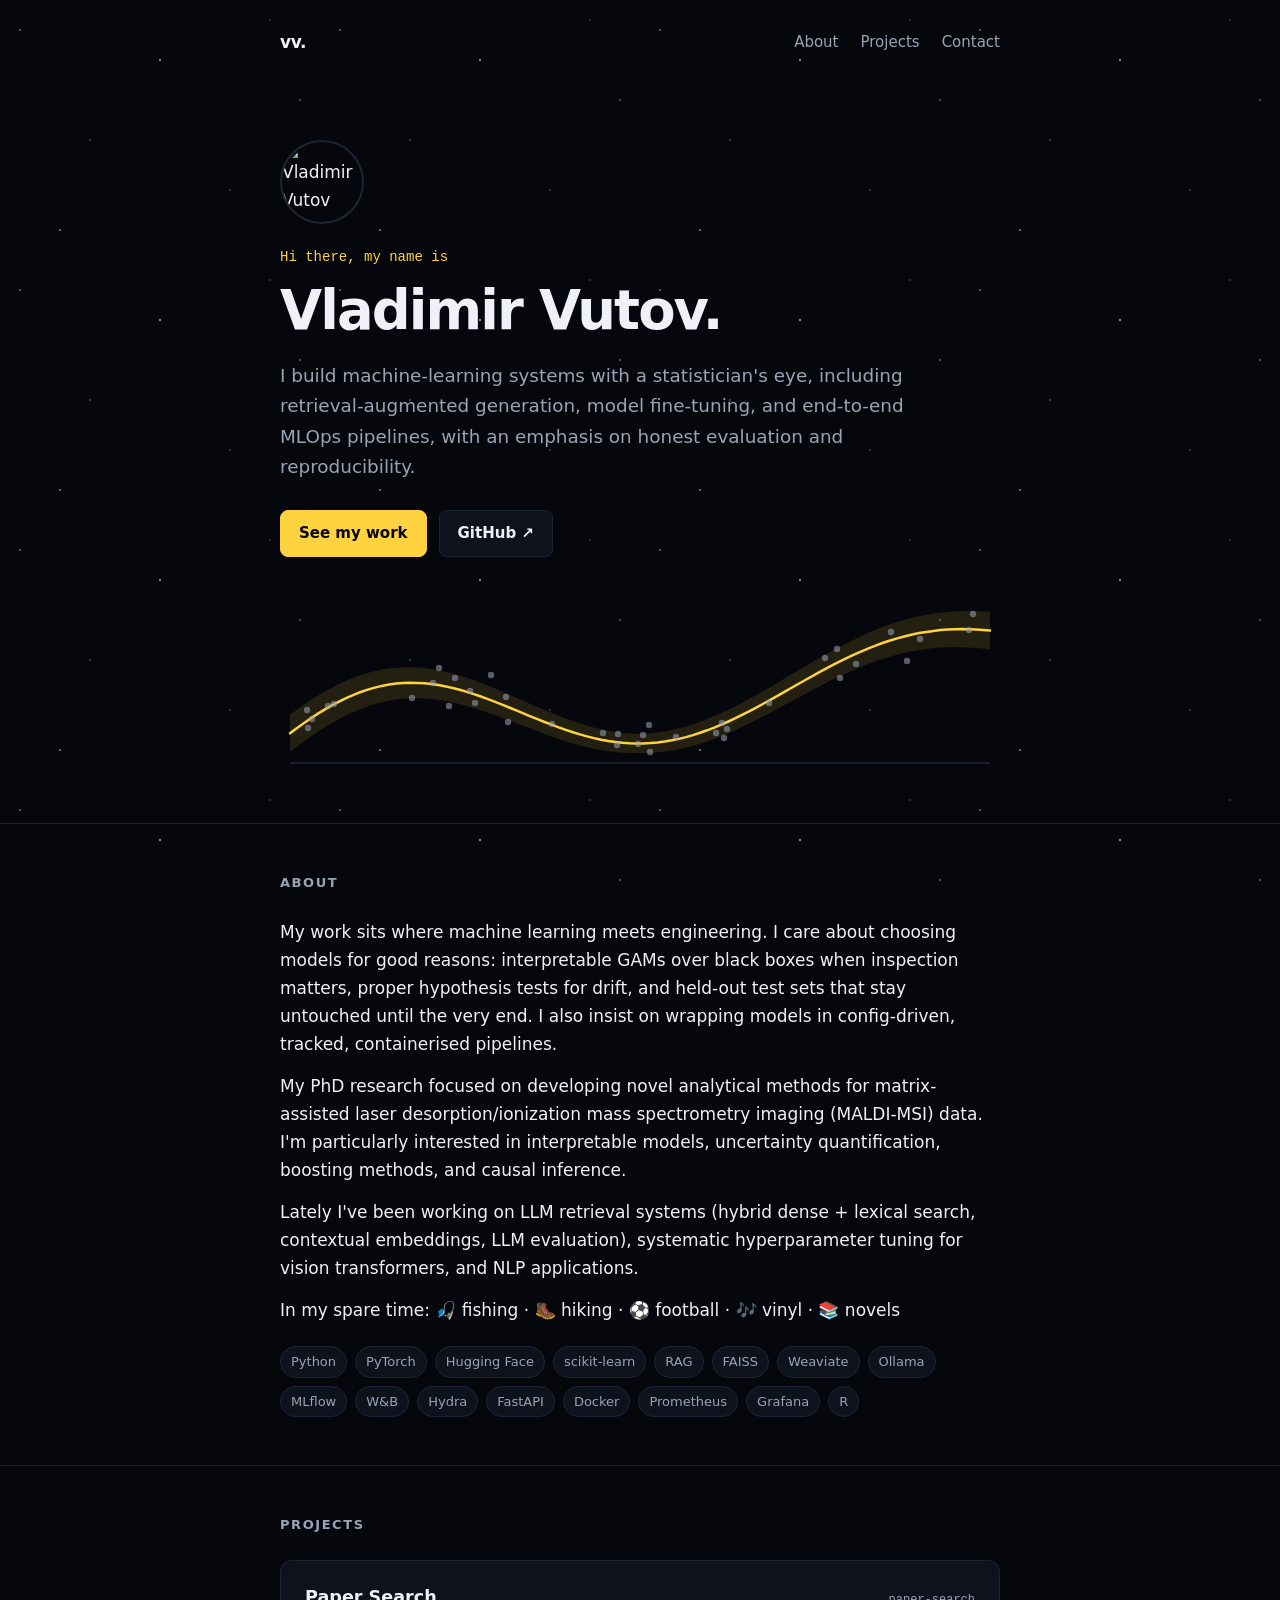
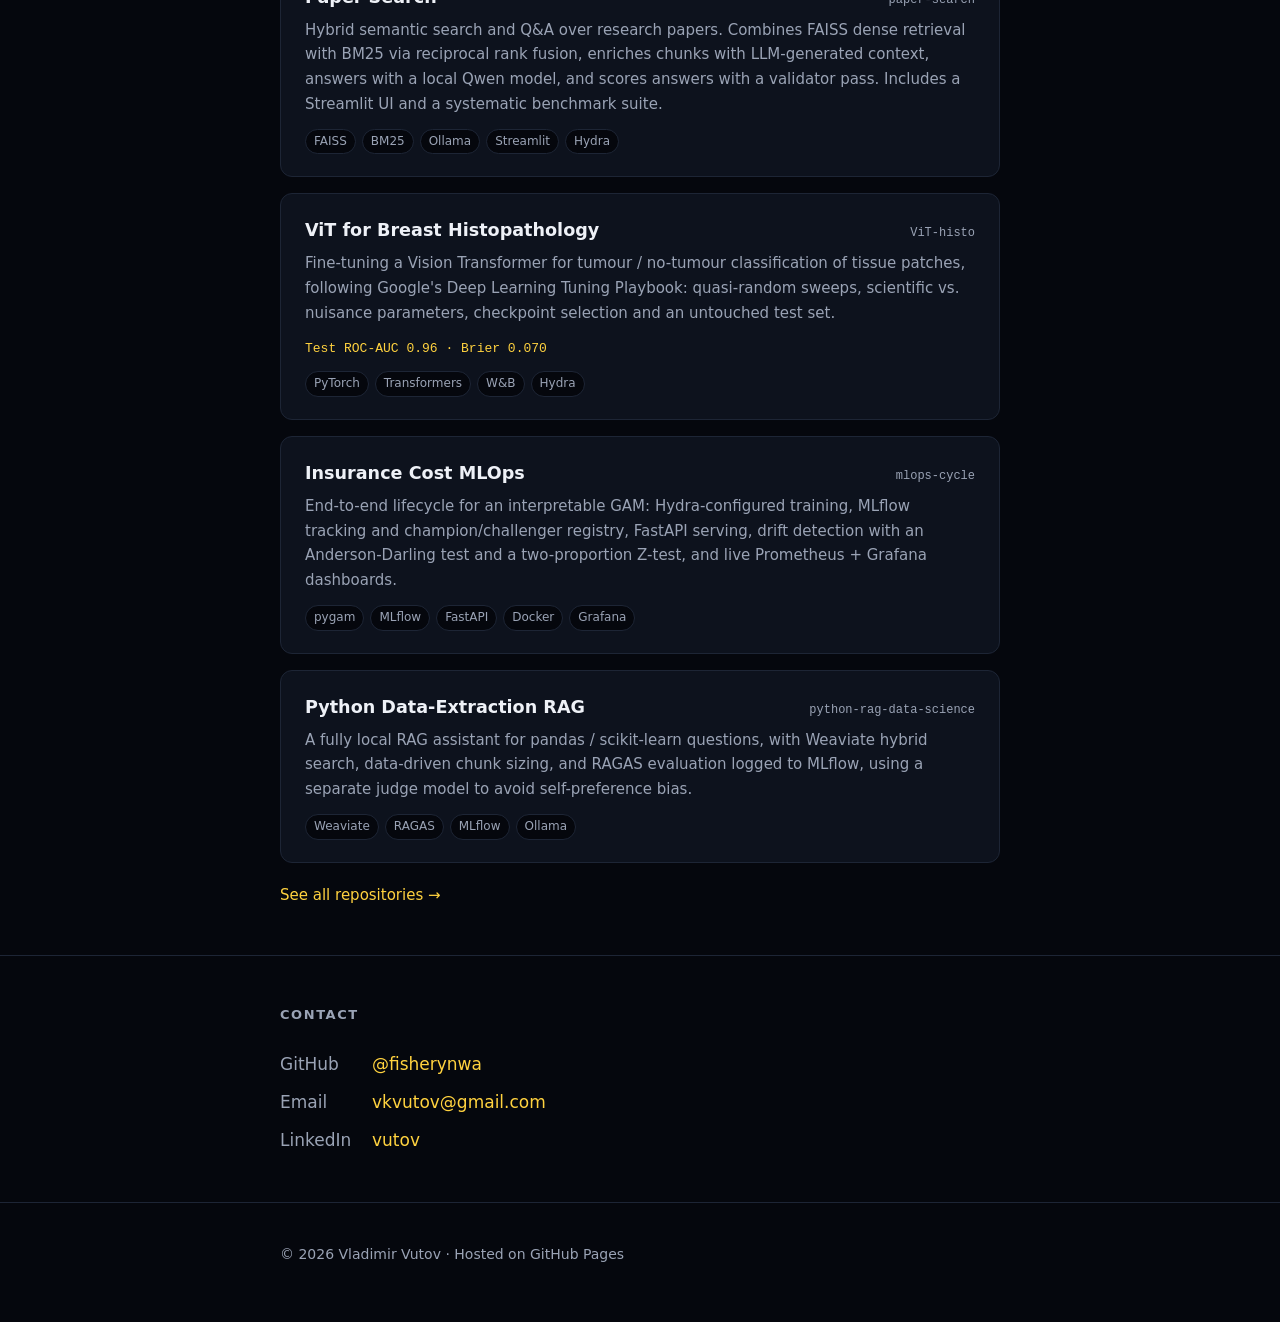
==== commit eadc4e2d: "add counter and emojis" ====
--- a/index.html
+++ b/index.html
@@ -8,6 +8,8 @@
   <link rel="icon" href="https://avatars.githubusercontent.com/u/89644500?v=4">
   <link rel="stylesheet" href="style.css">
 </head>
+<script data-goatcounter="https://vutov.goatcounter.com/count"
+        async src="//gc.zgo.at/count.js"></script>
 <body>
 
   <header class="wrap">
@@ -59,6 +61,7 @@
           hyperparameter tuning for vision transformers, and NLP applications.</p>
 
     
+<p>In my spare time: 🎣 fishing · 🥾 hiking · ⚽ football · 🎶 vinyl · 📚 novels</p>
 
         <div class="skills">
           <span>Python</span><span>PyTorch</span><span>Hugging Face</span><span>scikit-learn</span>
@@ -74,7 +77,7 @@
         <h2>Projects</h2>
         <div class="projects">
 
-          <a class="project" href="https://github.com/fisherynwa/paper-search">
+          <a class="project" href="https://github.com/fisherynwa/paper-search" data-goatcounter-click="project-paper-search">
             <div class="project-head">
               <h3>Paper Search</h3>
               <span class="repo mono">paper-search</span>
@@ -86,7 +89,7 @@
             <div class="tags"><span>FAISS</span><span>BM25</span><span>Ollama</span><span>Streamlit</span><span>Hydra</span></div>
           </a>
 
-          <a class="project" href="https://github.com/fisherynwa/ViT-histo">
+          <a class="project" href="https://github.com/fisherynwa/ViT-histo" data-goatcounter-click="project-vit-histo">
             <div class="project-head">
               <h3>ViT for Breast Histopathology</h3>
               <span class="repo mono">ViT-histo</span>
@@ -99,7 +102,7 @@
             <div class="tags"><span>PyTorch</span><span>Transformers</span><span>W&amp;B</span><span>Hydra</span></div>
           </a>
 
-          <a class="project" href="https://github.com/fisherynwa/mlops-cycle">
+          <a class="project" href="https://github.com/fisherynwa/mlops-cycle" data-goatcounter-click="project-mlops-cycle">
             <div class="project-head">
               <h3>Insurance Cost MLOps</h3>
               <span class="repo mono">mlops-cycle</span>
@@ -110,7 +113,7 @@
             <div class="tags"><span>pygam</span><span>MLflow</span><span>FastAPI</span><span>Docker</span><span>Grafana</span></div>
           </a>
 
-          <a class="project" href="https://github.com/fisherynwa/python-rag-data-science">
+          <a class="project" href="https://github.com/fisherynwa/python-rag-data-science" data-goatcounter-click="project-rag">
             <div class="project-head">
               <h3>Python Data-Extraction RAG</h3>
               <span class="repo mono">python-rag-data-science</span>
@@ -130,9 +133,9 @@
       <div class="wrap">
         <h2>Contact</h2>
         <ul class="links">
-          <li><span class="label">GitHub</span><a href="https://github.com/fisherynwa">@fisherynwa</a></li>
-          <li><span class="label">Email</span><a href="mailto:vkvutov@gmail.com">vkvutov@gmail.com</a></li>
-          <li><span class="label">LinkedIn</span><a href="https://www.linkedin.com/in/vladimir-vutov-62aa7917a/">vutov</a></li>
+          <li><span class="label">GitHub</span><a href="https://github.com/fisherynwa" data-goatcounter-click="contact-github">@fisherynwa</a></li>
+          <li><span class="label">Email</span><a href="mailto:vkvutov@gmail.com" data-goatcounter-click="contact-email">vkvutov@gmail.com</a></li>
+          <li><span class="label">LinkedIn</span><a href="https://www.linkedin.com/in/vladimir-vutov-62aa7917a/" data-goatcounter-click="contact-linkedin">vutov</a></li>
         </ul>
       </div>
     </section>
--- a/style.css
+++ b/style.css
@@ -1,27 +1,34 @@
+/* Space theme colours */
 :root {
-  --bg: #faf8f5;
-  --surface: #ffffff;
-  --text: #1d1c1a;
-  --muted: #6b675f;
-  --accent: #d9480f;
-  --border: #e8e3da;
+  --bg: #05070d;
+  --surface: #0d121d;
+  --text: #eef1f7;
+  --muted: #9aa3b5;
+  --accent: #ffd23f;
+  --border: #1d2535;
   --max: 760px;
+  color-scheme: dark;
 }
-@media (prefers-color-scheme: dark) {
-  :root {
-    --bg: #151412;
-    --surface: #1e1c19;
-    --text: #eeebe5;
-    --muted: #a39e94;
-    --accent: #ff8a4c;
-    --border: #2e2b27;
-  }
+
+/* Starfield */
+body {
+  background-color: var(--bg);
+  background-image:
+    radial-gradient(1px 1px at 20px 30px, #fff, transparent),
+    radial-gradient(1px 1px at 90px 140px, rgba(255,255,255,.8), transparent),
+    radial-gradient(1.5px 1.5px at 160px 60px, #fff, transparent),
+    radial-gradient(1px 1px at 230px 190px, rgba(255,255,255,.6), transparent),
+    radial-gradient(1px 1px at 300px 100px, rgba(255,255,255,.9), transparent),
+    radial-gradient(1.5px 1.5px at 60px 230px, rgba(255,255,255,.7), transparent),
+    radial-gradient(1px 1px at 270px 20px, rgba(255,255,255,.5), transparent);
+  background-size: 320px 260px;
+  background-attachment: fixed;
 }
+
 
 * { box-sizing: border-box; margin: 0; padding: 0; }
 
 body {
-  background: var(--bg);
   color: var(--text);
   font-family: ui-sans-serif, system-ui, -apple-system, "Segoe UI", Roboto, sans-serif;
   line-height: 1.65;
@@ -115,4 +122,7 @@
   nav ul { gap: 14px; }
   .hero { padding: 32px 0 40px; }
   .project-head { flex-direction: column; gap: 2px; }
-}+}
+
+/* Dark text on the gold button, so it stays readable */
+.btn.primary { color: #05070d; }
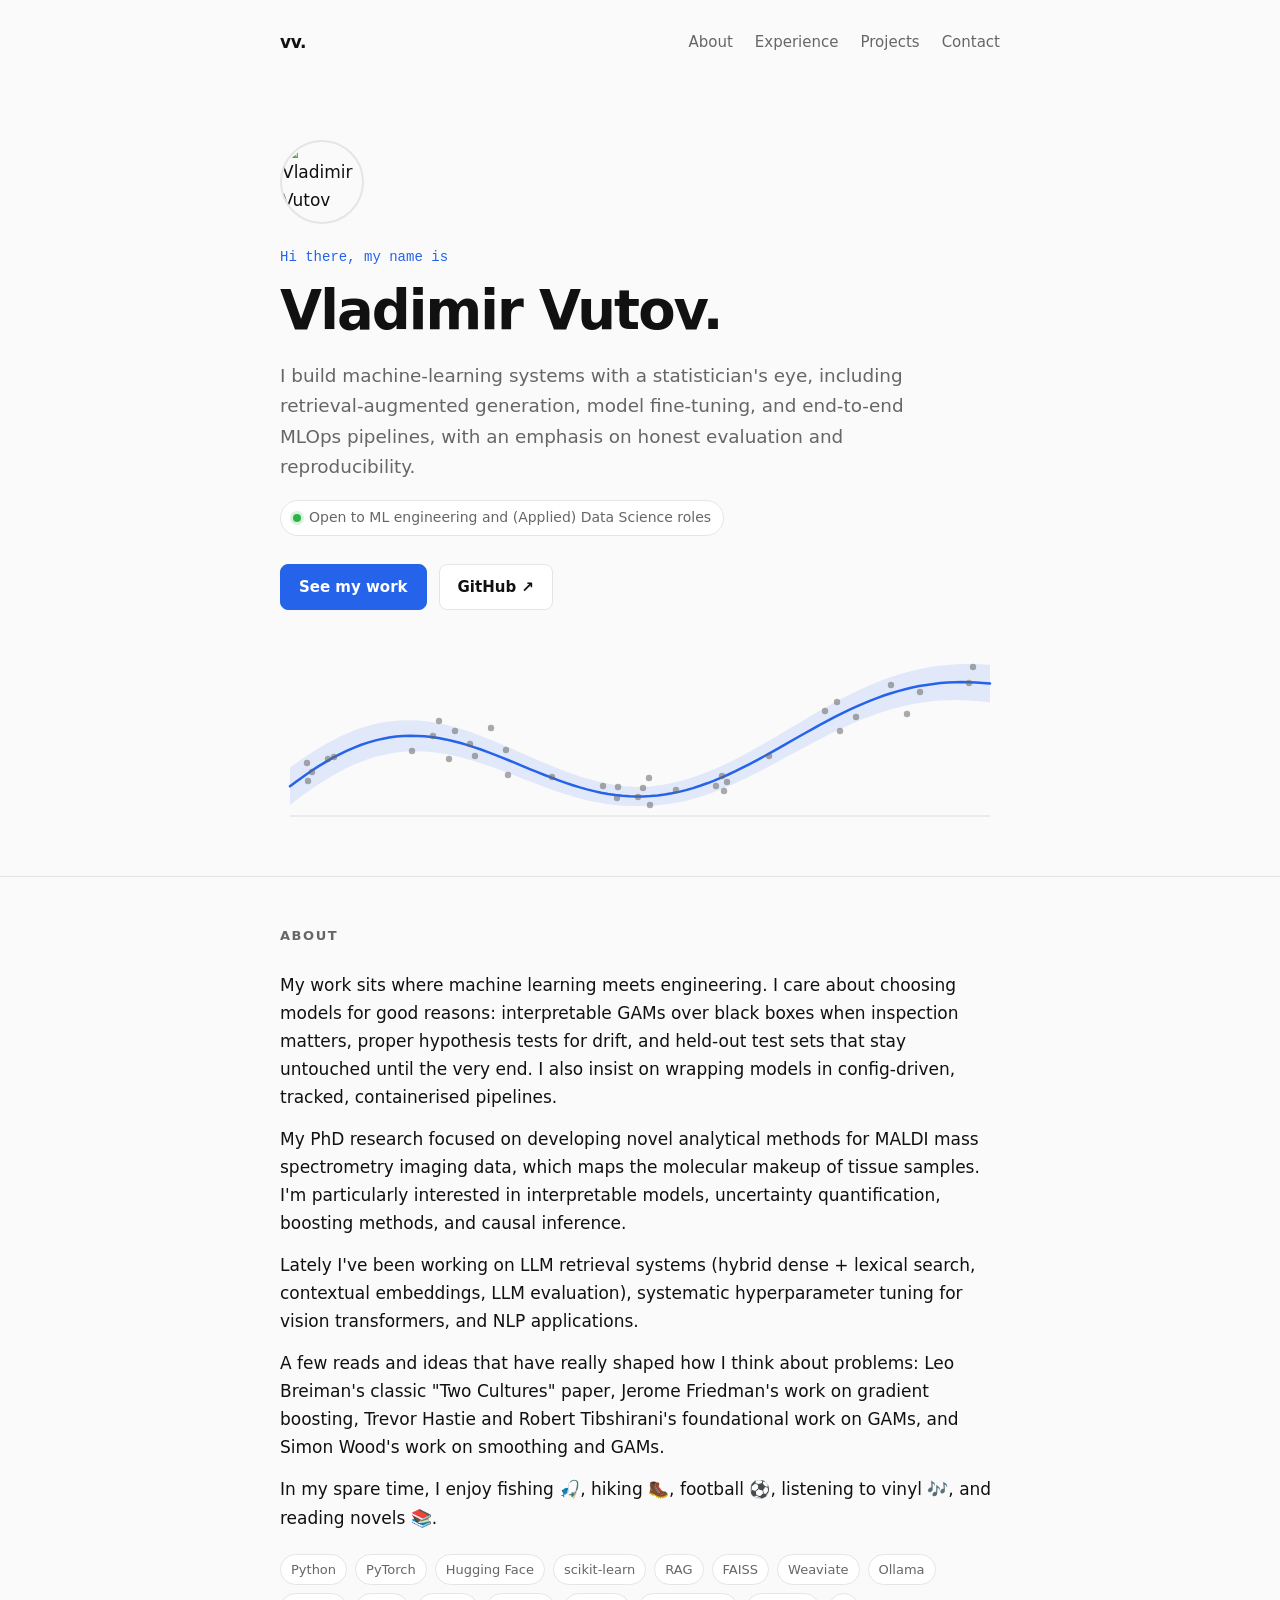
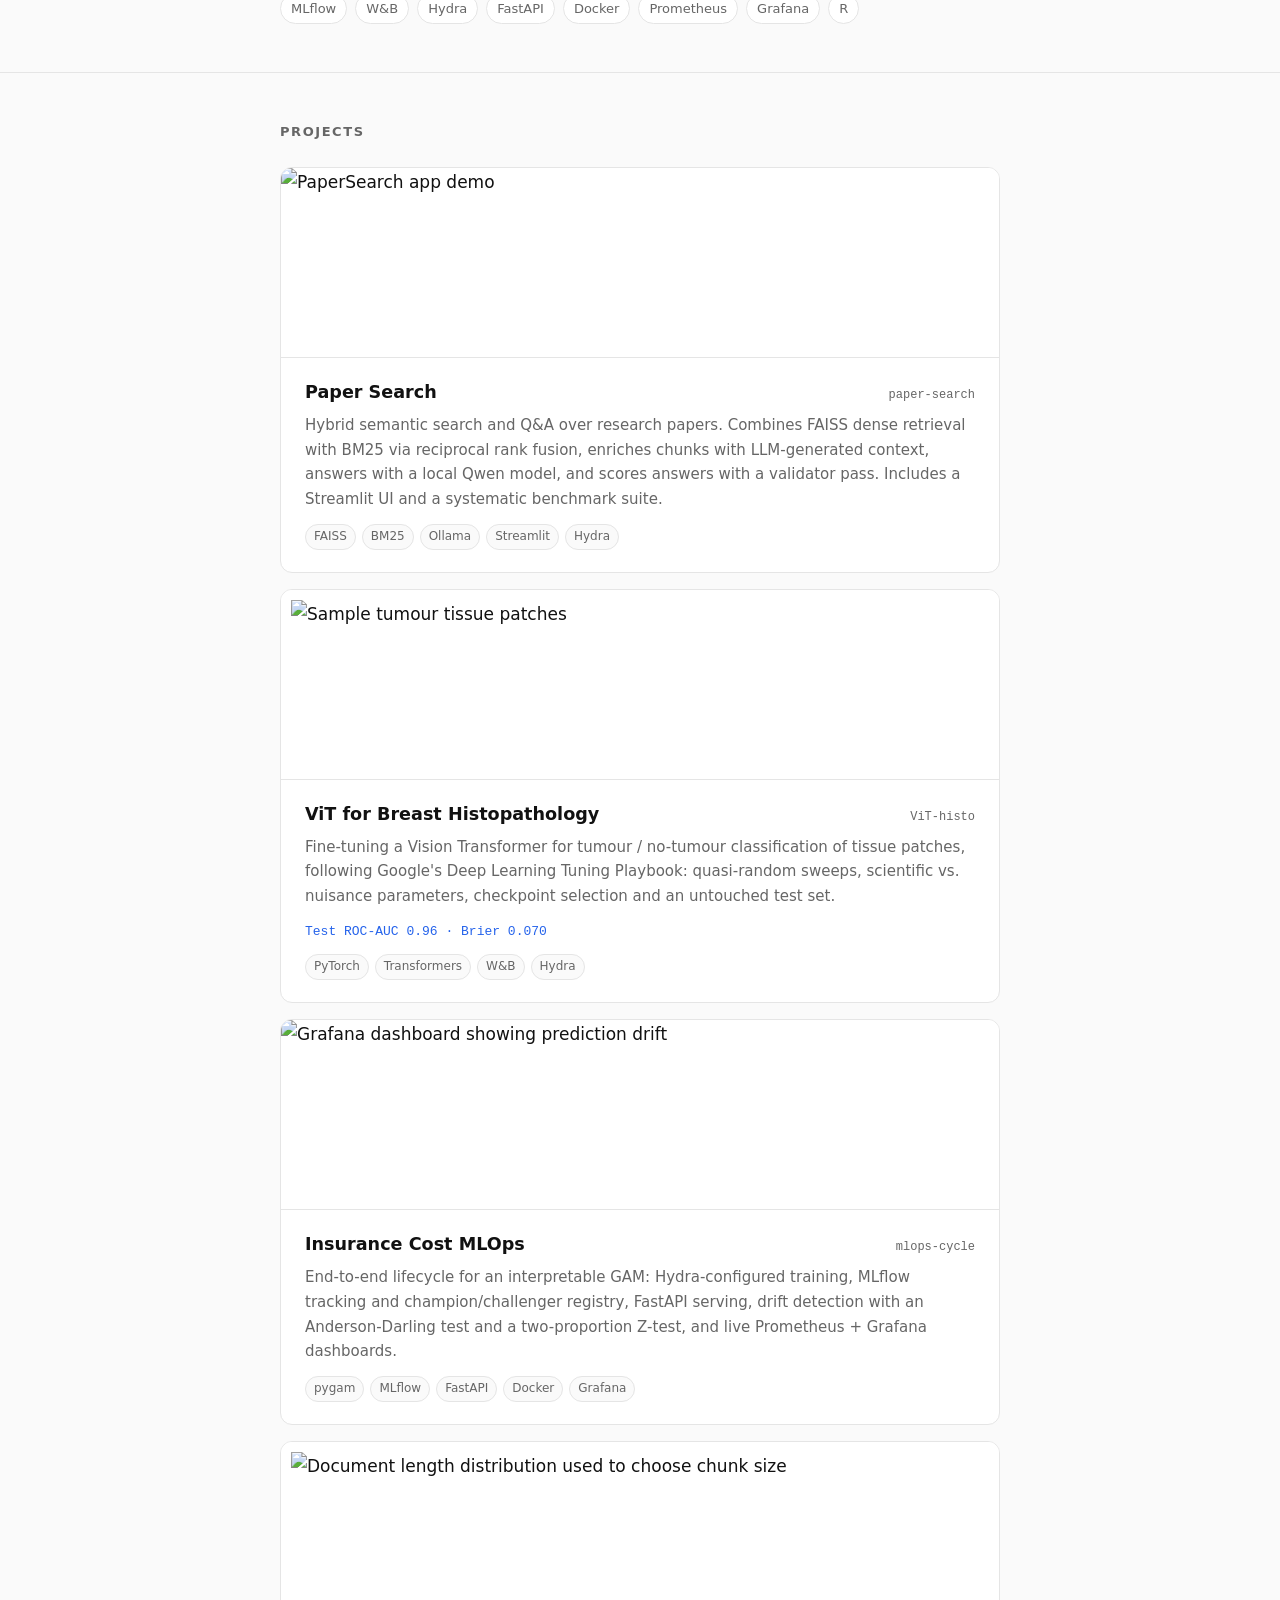
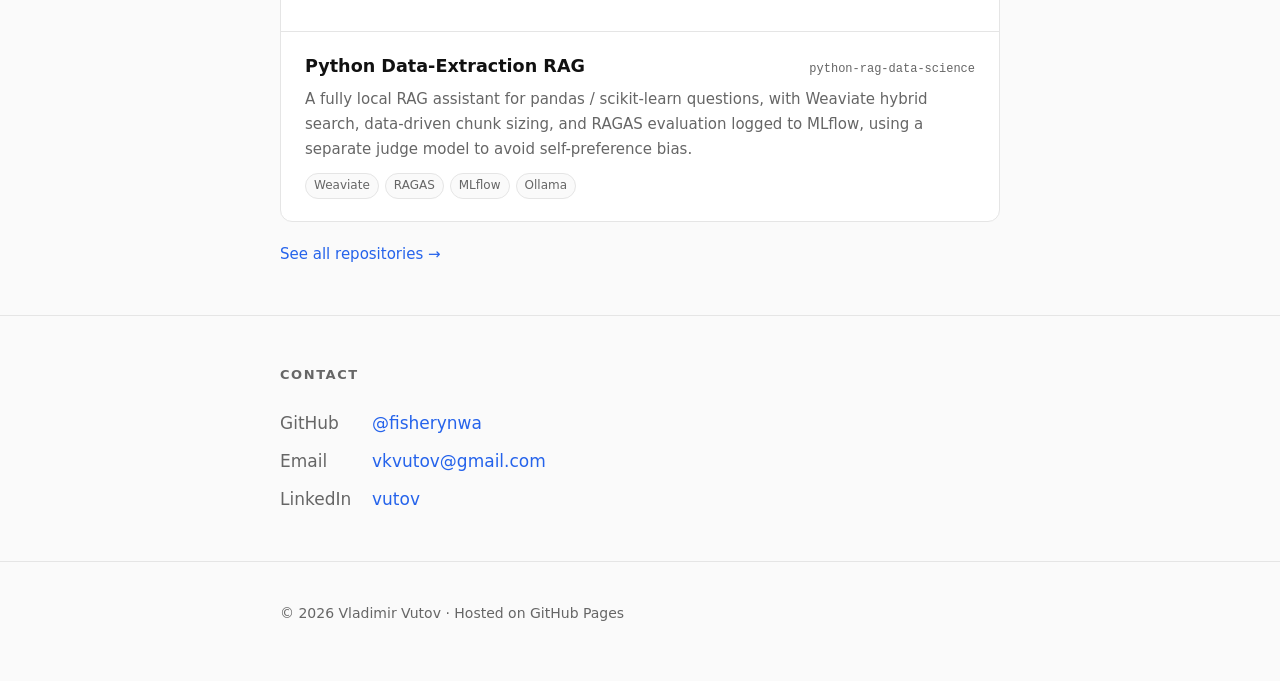
==== commit 4bbd1080: "update the page" ====
--- a/index.html
+++ b/index.html
@@ -6,10 +6,17 @@
   <title>Vladimir Vutov, PhD</title>
   <meta name="description" content="Vladimir Vutov — machine learning, statistics and MLOps projects.">
   <link rel="icon" href="https://avatars.githubusercontent.com/u/89644500?v=4">
+
+  <!-- Link preview when the page is shared (LinkedIn, Slack, WhatsApp, …) -->
+  <meta property="og:type" content="website">
+  <meta property="og:title" content="Vladimir Vutov, PhD">
+  <meta property="og:description" content="Machine learning, statistics and MLOps: RAG systems, model fine-tuning and end-to-end pipelines.">
+  <meta property="og:image" content="https://avatars.githubusercontent.com/u/89644500?v=4">
+  <meta property="og:url" content="https://fisherynwa.github.io/">
+  <meta name="twitter:card" content="summary">
+
   <link rel="stylesheet" href="style.css">
 </head>
-<script data-goatcounter="https://vutov.goatcounter.com/count"
-        async src="//gc.zgo.at/count.js"></script>
 <body>
 
   <header class="wrap">
@@ -17,6 +24,7 @@
       <a href="#" class="logo">vv.</a>
       <ul>
         <li><a href="#about">About</a></li>
+        <li><a href="#experience">Experience</a></li>
         <li><a href="#projects">Projects</a></li>
         <li><a href="#contact">Contact</a></li>
       </ul>
@@ -29,8 +37,10 @@
       <p>I build machine-learning systems with a statistician's eye, including
         retrieval-augmented generation, model fine-tuning, and end-to-end MLOps pipelines,
         with an emphasis on honest evaluation and reproducibility.</p>
+      <div class="status"><span class="dot"></span>Open to ML engineering and (Applied) Data Science roles</div>
       <div class="cta">
         <a class="btn primary" href="#projects">See my work</a>
+        <!--   <a class="btn" href="cv.pdf" download>CV ↓</a>↓</a> -->
         <a class="btn" href="https://github.com/fisherynwa">GitHub ↗</a>
       </div>
       <svg class="hero-plot" viewBox="0 0 720 170" role="img" aria-label="Data points with a smooth fitted curve and confidence band">
@@ -51,17 +61,21 @@
           proper hypothesis tests for drift, and held-out test sets that stay untouched until the
           very end. I also insist on wrapping models in config-driven, tracked, containerised pipelines.</p>
 
-        <p>My PhD research focused on developing novel analytical methods for matrix-assisted
-  laser desorption/ionization mass spectrometry imaging (MALDI-MSI) data. I'm particularly
-  interested in interpretable models, uncertainty quantification, boosting methods, and
-  causal inference.</p>
+        <p>My PhD research focused on developing novel analytical methods for MALDI mass
+          spectrometry imaging data, which maps the molecular makeup of tissue samples.
+          I'm particularly interested in interpretable models, uncertainty quantification,
+          boosting methods, and causal inference.</p>
 
         <p>Lately I've been working on LLM retrieval systems (hybrid dense + lexical
           search, contextual embeddings, LLM evaluation), systematic
           hyperparameter tuning for vision transformers, and NLP applications.</p>
 
-    
-<p>In my spare time: 🎣 fishing · 🥾 hiking · ⚽ football · 🎶 vinyl · 📚 novels</p>
+        <p>A few reads and ideas that have really shaped how I think about problems:
+          Leo Breiman's classic "Two Cultures" paper, Jerome Friedman's work on gradient boosting,
+          Trevor Hastie and Robert Tibshirani's foundational work on GAMs, and Simon Wood's
+          work on smoothing and GAMs.</p>
+
+        <p>In my spare time, I enjoy fishing 🎣, hiking 🥾, football ⚽, listening to vinyl 🎶, and reading novels 📚.</p>
 
         <div class="skills">
           <span>Python</span><span>PyTorch</span><span>Hugging Face</span><span>scikit-learn</span>
@@ -71,6 +85,38 @@
         </div>
       </div>
     </section>
+<!--
+    <section id="experience">
+      <div class="wrap">
+        <h2>Experience &amp; Education</h2>
+        <ol class="timeline">
+          <li>
+            <div class="when mono">[2024 - now]</div>
+            <div>
+              <div class="what">[Job title]</div>
+              <div class="where">[Company or institute], [City]</div>
+              <p>[One or two lines on what you do or achieved there.]</p>
+            </div>
+          </li>
+          <li>
+            <div class="when mono">[2019 - 2024]</div>
+            <div>
+              <div class="what">PhD, [Field, e.g. Statistics]</div>
+              <div class="where">[University], [City]</div>
+              <p>Novel analytical methods for MALDI mass spectrometry imaging data.</p>
+            </div>
+          </li>
+          <li>
+            <div class="when mono">[2017 - 2019]</div>
+            <div>
+              <div class="what">MSc, [Field]</div>
+              <div class="where">[University], [City]</div>
+            </div>
+          </li>
+        </ol>
+      </div>
+    </section>
+-->
 
     <section id="projects">
       <div class="wrap">
@@ -78,50 +124,62 @@
         <div class="projects">
 
           <a class="project" href="https://github.com/fisherynwa/paper-search" data-goatcounter-click="project-paper-search">
-            <div class="project-head">
-              <h3>Paper Search</h3>
-              <span class="repo mono">paper-search</span>
-            </div>
-            <p>Hybrid semantic search and Q&amp;A over research papers. Combines FAISS dense
-              retrieval with BM25 via reciprocal rank fusion, enriches chunks with LLM-generated
-              context, answers with a local Qwen model, and scores answers with a validator pass.
-              Includes a Streamlit UI and a systematic benchmark suite.</p>
-            <div class="tags"><span>FAISS</span><span>BM25</span><span>Ollama</span><span>Streamlit</span><span>Hydra</span></div>
+            <div class="thumb"><img src="https://raw.githubusercontent.com/fisherynwa/paper-search/main/images/demo_compressed.gif" alt="PaperSearch app demo" loading="lazy"></div>
+            <div class="project-body">
+              <div class="project-head">
+                <h3>Paper Search</h3>
+                <span class="repo mono">paper-search</span>
+              </div>
+              <p>Hybrid semantic search and Q&amp;A over research papers. Combines FAISS dense
+                retrieval with BM25 via reciprocal rank fusion, enriches chunks with LLM-generated
+                context, answers with a local Qwen model, and scores answers with a validator pass.
+                Includes a Streamlit UI and a systematic benchmark suite.</p>
+              <div class="tags"><span>FAISS</span><span>BM25</span><span>Ollama</span><span>Streamlit</span><span>Hydra</span></div>
+            </div>
           </a>
 
           <a class="project" href="https://github.com/fisherynwa/ViT-histo" data-goatcounter-click="project-vit-histo">
-            <div class="project-head">
-              <h3>ViT for Breast Histopathology</h3>
-              <span class="repo mono">ViT-histo</span>
-            </div>
-            <p>Fine-tuning a Vision Transformer for tumour / no-tumour classification of
-              tissue patches, following Google's Deep Learning Tuning Playbook: quasi-random
-              sweeps, scientific vs. nuisance parameters, checkpoint selection and an untouched
-              test set.</p>
-            <div class="metric mono">Test ROC-AUC 0.96 · Brier 0.070</div>
-            <div class="tags"><span>PyTorch</span><span>Transformers</span><span>W&amp;B</span><span>Hydra</span></div>
+            <div class="thumb contain"><img src="https://raw.githubusercontent.com/fisherynwa/ViT-histo/main/figures/label1_samples.png" alt="Sample tumour tissue patches" loading="lazy"></div>
+            <div class="project-body">
+              <div class="project-head">
+                <h3>ViT for Breast Histopathology</h3>
+                <span class="repo mono">ViT-histo</span>
+              </div>
+              <p>Fine-tuning a Vision Transformer for tumour / no-tumour classification of
+                tissue patches, following Google's Deep Learning Tuning Playbook: quasi-random
+                sweeps, scientific vs. nuisance parameters, checkpoint selection and an untouched
+                test set.</p>
+              <div class="metric mono">Test ROC-AUC 0.96 · Brier 0.070</div>
+              <div class="tags"><span>PyTorch</span><span>Transformers</span><span>W&amp;B</span><span>Hydra</span></div>
+            </div>
           </a>
 
           <a class="project" href="https://github.com/fisherynwa/mlops-cycle" data-goatcounter-click="project-mlops-cycle">
-            <div class="project-head">
-              <h3>Insurance Cost MLOps</h3>
-              <span class="repo mono">mlops-cycle</span>
-            </div>
-            <p>End-to-end lifecycle for an interpretable GAM: Hydra-configured training, MLflow
-              tracking and champion/challenger registry, FastAPI serving, drift detection with an
-              Anderson-Darling test and a two-proportion Z-test, and live Prometheus + Grafana dashboards.</p>
-            <div class="tags"><span>pygam</span><span>MLflow</span><span>FastAPI</span><span>Docker</span><span>Grafana</span></div>
+            <div class="thumb"><img src="https://raw.githubusercontent.com/fisherynwa/mlops-cycle/main/docs/grafana.gif" alt="Grafana dashboard showing prediction drift" loading="lazy"></div>
+            <div class="project-body">
+              <div class="project-head">
+                <h3>Insurance Cost MLOps</h3>
+                <span class="repo mono">mlops-cycle</span>
+              </div>
+              <p>End-to-end lifecycle for an interpretable GAM: Hydra-configured training, MLflow
+                tracking and champion/challenger registry, FastAPI serving, drift detection with an
+                Anderson-Darling test and a two-proportion Z-test, and live Prometheus + Grafana dashboards.</p>
+              <div class="tags"><span>pygam</span><span>MLflow</span><span>FastAPI</span><span>Docker</span><span>Grafana</span></div>
+            </div>
           </a>
 
           <a class="project" href="https://github.com/fisherynwa/python-rag-data-science" data-goatcounter-click="project-rag">
-            <div class="project-head">
-              <h3>Python Data-Extraction RAG</h3>
-              <span class="repo mono">python-rag-data-science</span>
-            </div>
-            <p>A fully local RAG assistant for pandas / scikit-learn questions, with Weaviate
-              hybrid search, data-driven chunk sizing, and RAGAS evaluation logged to MLflow,
-              using a separate judge model to avoid self-preference bias.</p>
-            <div class="tags"><span>Weaviate</span><span>RAGAS</span><span>MLflow</span><span>Ollama</span></div>
+            <div class="thumb contain"><img src="https://raw.githubusercontent.com/fisherynwa/python-rag-data-science/main/img/chunk_dist.png" alt="Document length distribution used to choose chunk size" loading="lazy"></div>
+            <div class="project-body">
+              <div class="project-head">
+                <h3>Python Data-Extraction RAG</h3>
+                <span class="repo mono">python-rag-data-science</span>
+              </div>
+              <p>A fully local RAG assistant for pandas / scikit-learn questions, with Weaviate
+                hybrid search, data-driven chunk sizing, and RAGAS evaluation logged to MLflow,
+                using a separate judge model to avoid self-preference bias.</p>
+              <div class="tags"><span>Weaviate</span><span>RAGAS</span><span>MLflow</span><span>Ollama</span></div>
+            </div>
           </a>
 
         </div>
@@ -136,6 +194,7 @@
           <li><span class="label">GitHub</span><a href="https://github.com/fisherynwa" data-goatcounter-click="contact-github">@fisherynwa</a></li>
           <li><span class="label">Email</span><a href="mailto:vkvutov@gmail.com" data-goatcounter-click="contact-email">vkvutov@gmail.com</a></li>
           <li><span class="label">LinkedIn</span><a href="https://www.linkedin.com/in/vladimir-vutov-62aa7917a/" data-goatcounter-click="contact-linkedin">vutov</a></li>
+          <!-- <li><span class="label">CV</span><a href="cv.pdf" download data-goatcounter-click="contact-cv">Download PDF</a></li> -->
         </ul>
       </div>
     </section>
@@ -146,5 +205,7 @@
   </footer>
 
   <script>document.getElementById('year').textContent = new Date().getFullYear();</script>
+  <!-- GoatCounter: replace "vutov" with your own GoatCounter code -->
+  <script data-goatcounter="https://vutov.goatcounter.com/count" async src="//gc.zgo.at/count.js"></script>
 </body>
 </html>
--- a/style.css
+++ b/style.css
@@ -1,34 +1,30 @@
-/* Space theme colours */
+/* Colours: Graphite (minimal) */
 :root {
-  --bg: #05070d;
-  --surface: #0d121d;
-  --text: #eef1f7;
-  --muted: #9aa3b5;
-  --accent: #ffd23f;
-  --border: #1d2535;
+  --bg: #fafafa;
+  --surface: #ffffff;
+  --text: #111111;
+  --muted: #666666;
+  --accent: #2563eb;
+  --border: #e5e5e5;
+  --on-accent: #ffffff;
   --max: 760px;
-  color-scheme: dark;
 }
-
-/* Starfield */
-body {
-  background-color: var(--bg);
-  background-image:
-    radial-gradient(1px 1px at 20px 30px, #fff, transparent),
-    radial-gradient(1px 1px at 90px 140px, rgba(255,255,255,.8), transparent),
-    radial-gradient(1.5px 1.5px at 160px 60px, #fff, transparent),
-    radial-gradient(1px 1px at 230px 190px, rgba(255,255,255,.6), transparent),
-    radial-gradient(1px 1px at 300px 100px, rgba(255,255,255,.9), transparent),
-    radial-gradient(1.5px 1.5px at 60px 230px, rgba(255,255,255,.7), transparent),
-    radial-gradient(1px 1px at 270px 20px, rgba(255,255,255,.5), transparent);
-  background-size: 320px 260px;
-  background-attachment: fixed;
+@media (prefers-color-scheme: dark) {
+  :root {
+    --bg: #0b0b0c;
+    --surface: #151517;
+    --text: #f2f2f2;
+    --muted: #9a9a9f;
+    --accent: #60a5fa;
+    --border: #27272a;
+    --on-accent: #0b0b0c;
+  }
 }
-
 
 * { box-sizing: border-box; margin: 0; padding: 0; }
 
 body {
+  background: var(--bg);
   color: var(--text);
   font-family: ui-sans-serif, system-ui, -apple-system, "Segoe UI", Roboto, sans-serif;
   line-height: 1.65;
@@ -67,7 +63,7 @@
   font-weight: 600; font-size: 15px; border: 1px solid var(--border);
   color: var(--text); background: var(--surface); transition: transform .15s;
 }
-.btn.primary { background: var(--accent); border-color: var(--accent); color: #fff; }
+.btn.primary { background: var(--accent); border-color: var(--accent); color: var(--on-accent); }
 .btn:hover { text-decoration: none; transform: translateY(-1px); }
 
 /* Sections */
@@ -111,6 +107,29 @@
 .hero-plot .fit { fill: none; stroke: var(--accent); stroke-width: 2.5; stroke-linecap: round; }
 .hero-plot .pts circle { fill: var(--muted); opacity: 0.55; }
 
+/* Availability line */
+.status {
+  display: inline-flex; align-items: center; gap: 8px; margin-top: 18px;
+  font-size: 14px; color: var(--muted);
+  padding: 5px 12px; border: 1px solid var(--border); border-radius: 999px; background: var(--surface);
+}
+.status .dot { width: 8px; height: 8px; border-radius: 50%; background: #2fb344; box-shadow: 0 0 0 3px rgba(47,179,68,.18); }
+
+/* Experience timeline */
+.timeline { list-style: none; display: grid; gap: 26px; }
+.timeline li { display: grid; grid-template-columns: 130px 1fr; gap: 20px; }
+.timeline .when { font-size: 13px; color: var(--muted); padding-top: 3px; }
+.timeline .what { font-weight: 600; }
+.timeline .where { color: var(--muted); font-size: 15px; }
+.timeline p { color: var(--muted); font-size: 15px; margin-top: 4px; }
+
+/* Project thumbnails */
+.project { padding: 0; overflow: hidden; }
+.project-body { padding: 20px 24px 22px; }
+.thumb { height: 190px; background: #fff; border-bottom: 1px solid var(--border); overflow: hidden; }
+.thumb img { width: 100%; height: 100%; object-fit: cover; object-position: top; display: block; }
+.thumb.contain img { object-fit: contain; object-position: center; padding: 10px; }
+
 /* Contact */
 .links { list-style: none; display: grid; gap: 10px; }
 .links li { display: flex; gap: 12px; }
@@ -119,10 +138,11 @@
 footer { padding: 40px 0 56px; color: var(--muted); font-size: 14px; border-top: 1px solid var(--border); }
 
 @media (max-width: 520px) {
-  nav ul { gap: 14px; }
+  .timeline li { grid-template-columns: 1fr; gap: 2px; }
+  .thumb { height: 150px; }
+  nav { gap: 16px; }
+  nav ul { gap: 12px; font-size: 14px; }
+  .status { border-radius: 14px; }
   .hero { padding: 32px 0 40px; }
   .project-head { flex-direction: column; gap: 2px; }
-}
-
-/* Dark text on the gold button, so it stays readable */
-.btn.primary { color: #05070d; }+}
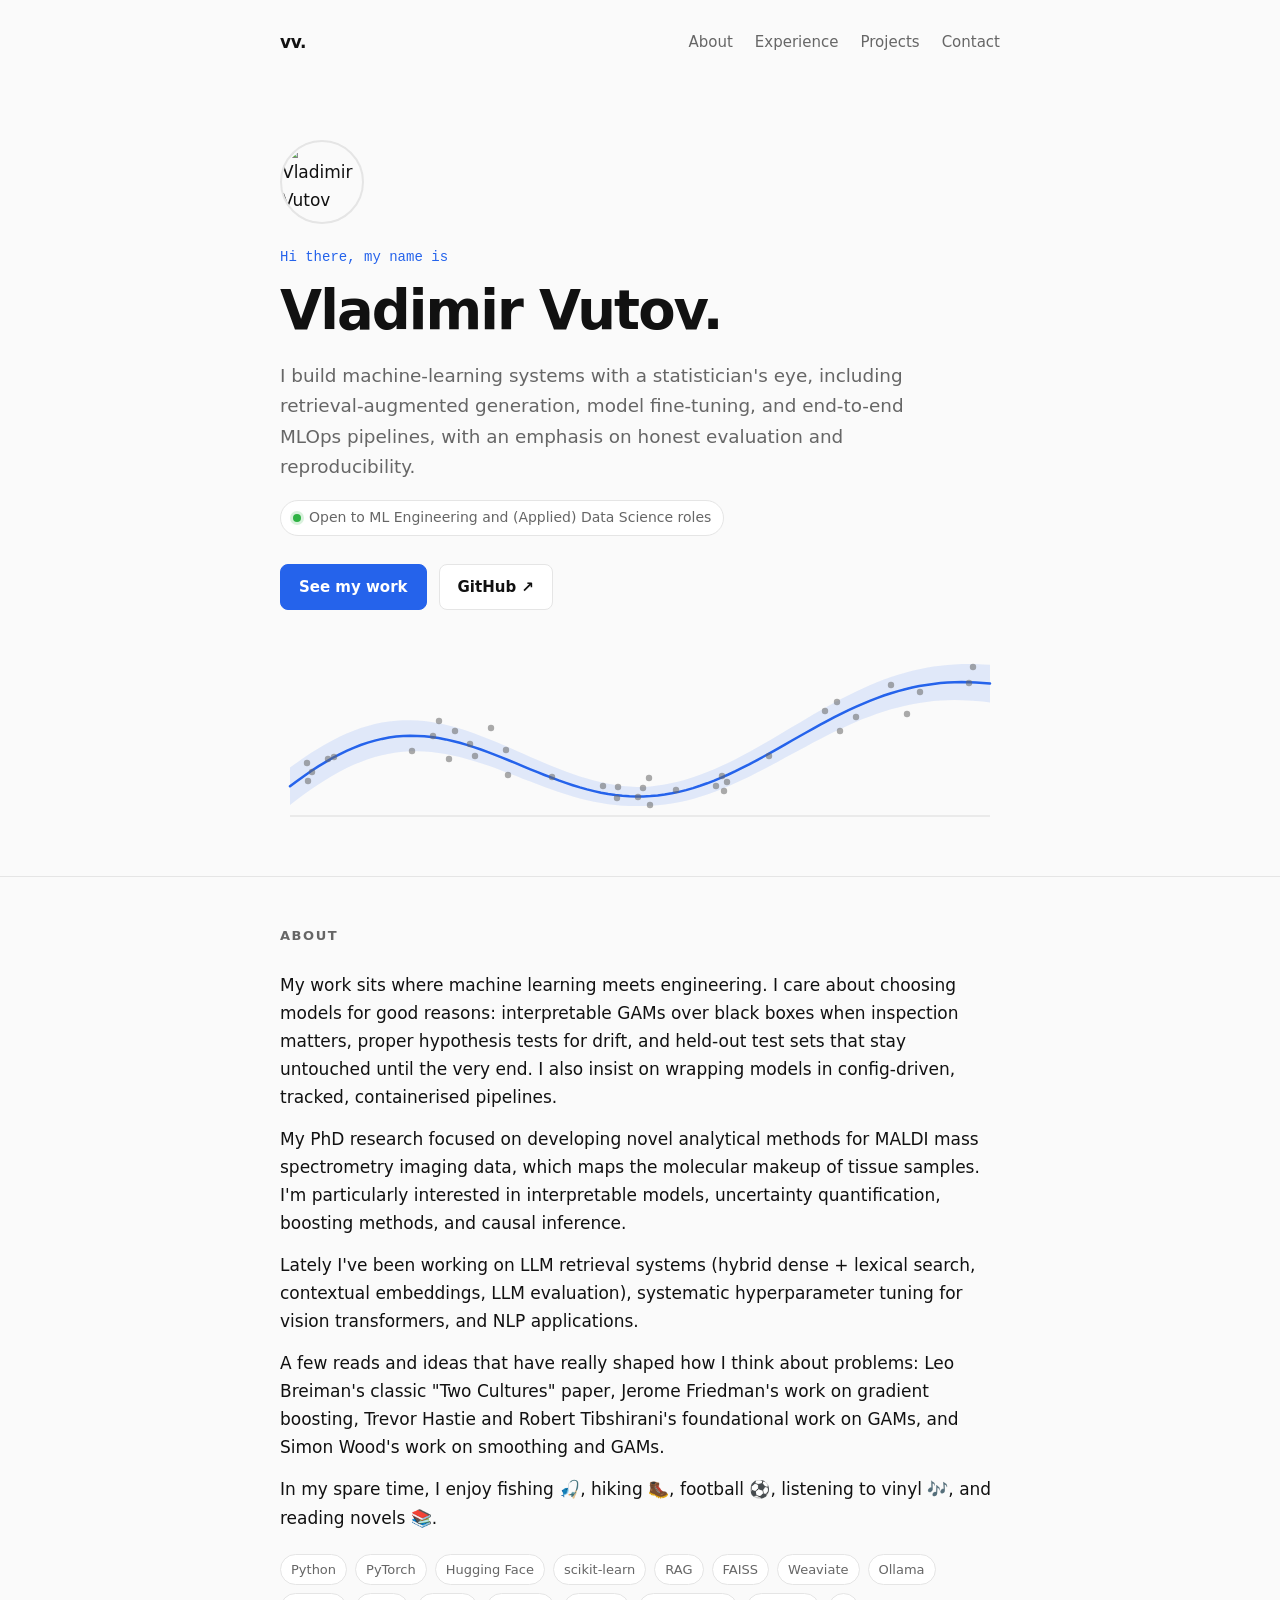
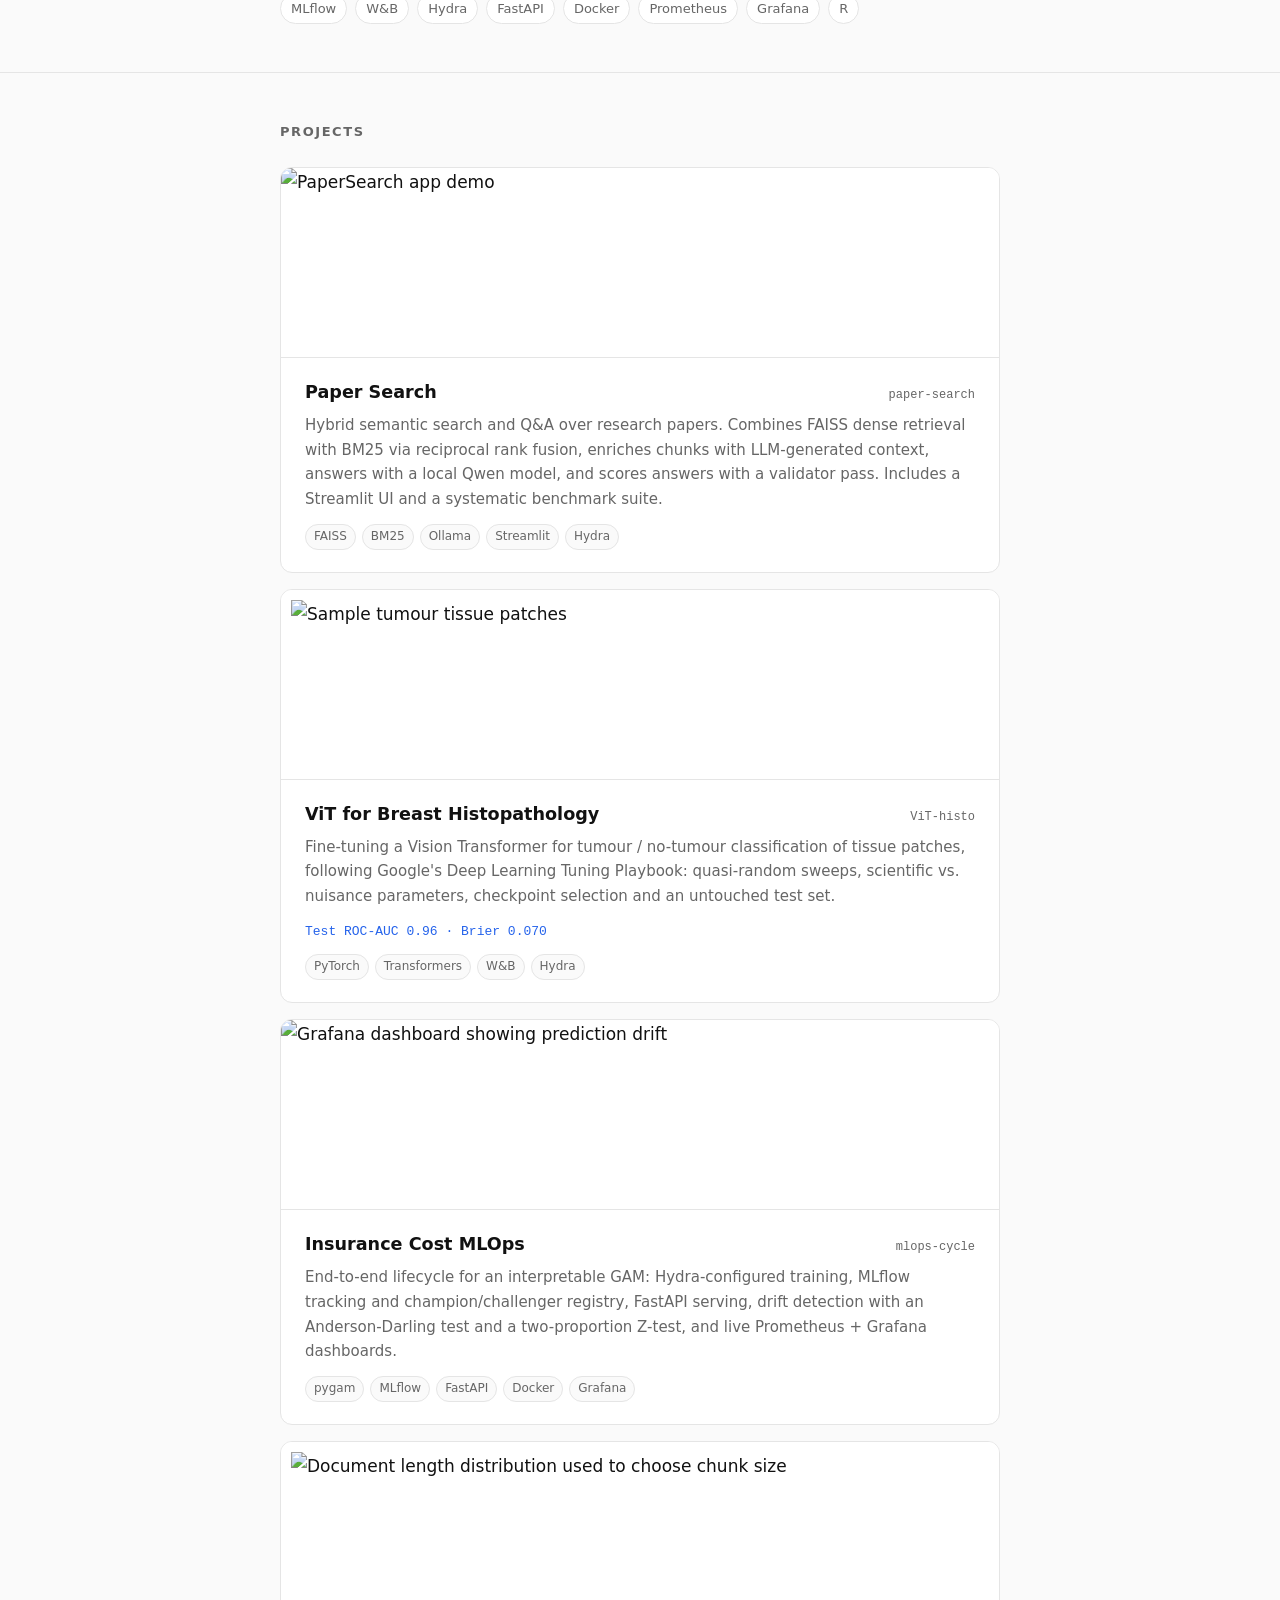
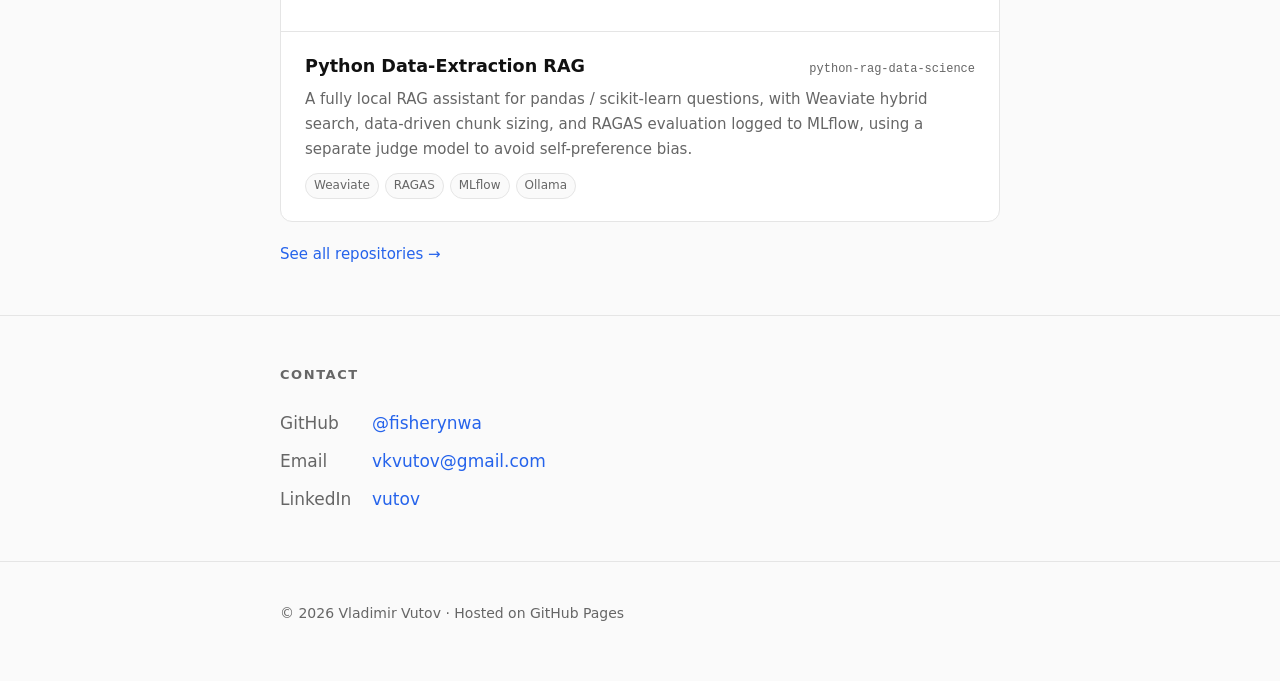
==== commit f9499581: "update roles" ====
--- a/index.html
+++ b/index.html
@@ -37,7 +37,7 @@
       <p>I build machine-learning systems with a statistician's eye, including
         retrieval-augmented generation, model fine-tuning, and end-to-end MLOps pipelines,
         with an emphasis on honest evaluation and reproducibility.</p>
-      <div class="status"><span class="dot"></span>Open to ML engineering and (Applied) Data Science roles</div>
+      <div class="status"><span class="dot"></span>Open to ML Engineering and (Applied) Data Science roles</div>
       <div class="cta">
         <a class="btn primary" href="#projects">See my work</a>
         <!--   <a class="btn" href="cv.pdf" download>CV ↓</a>↓</a> -->
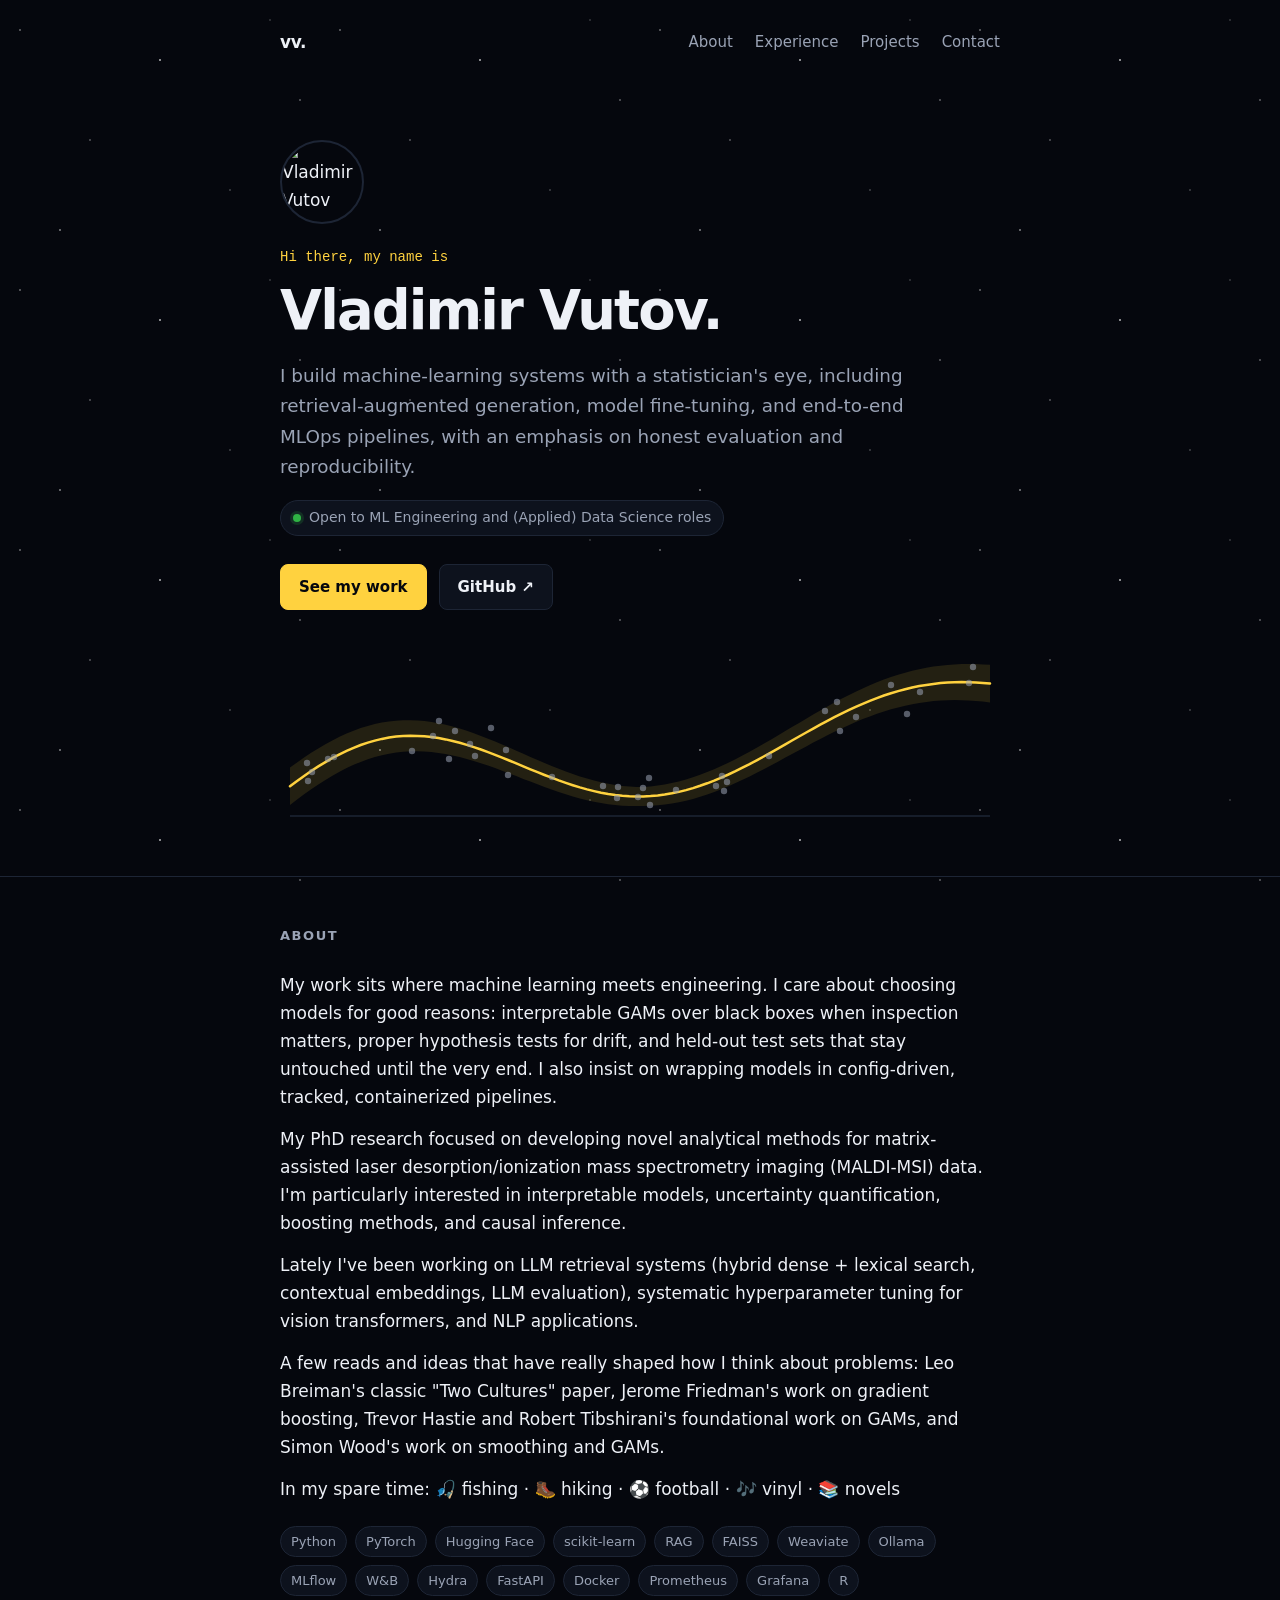
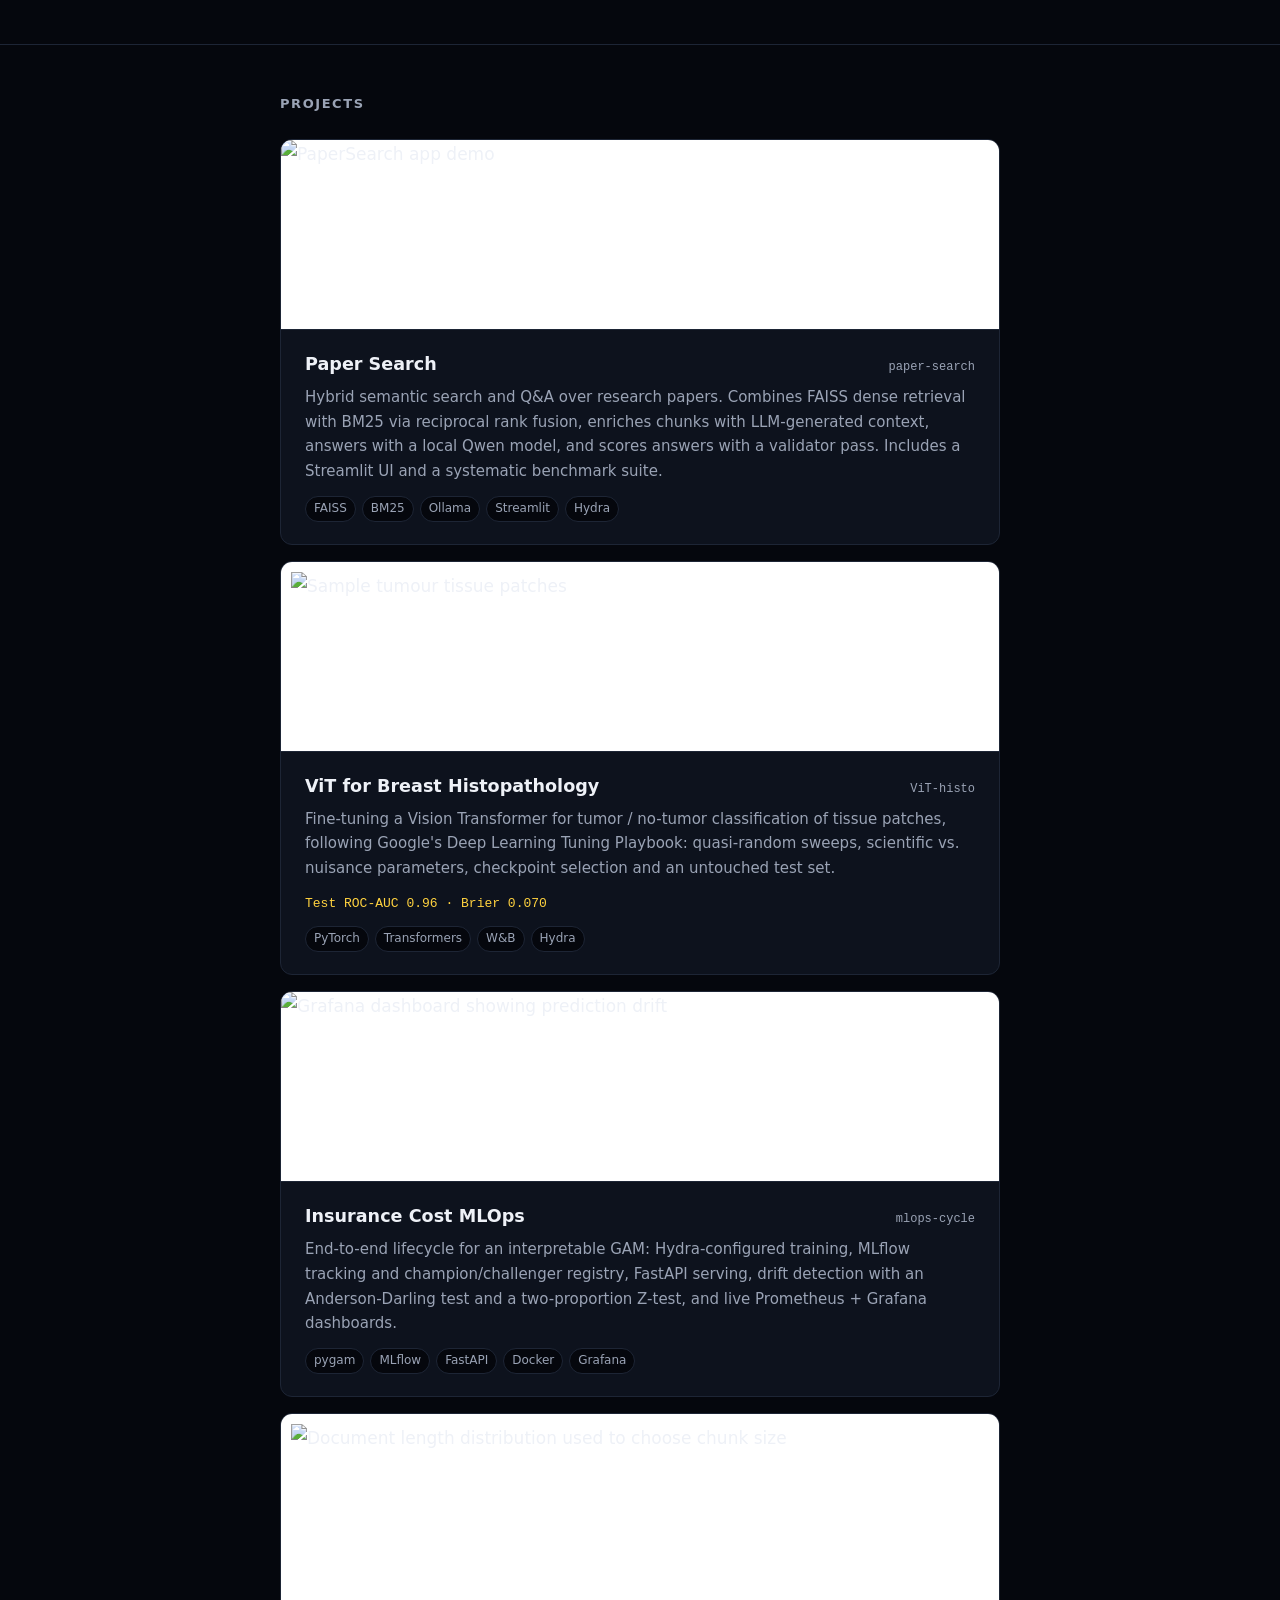
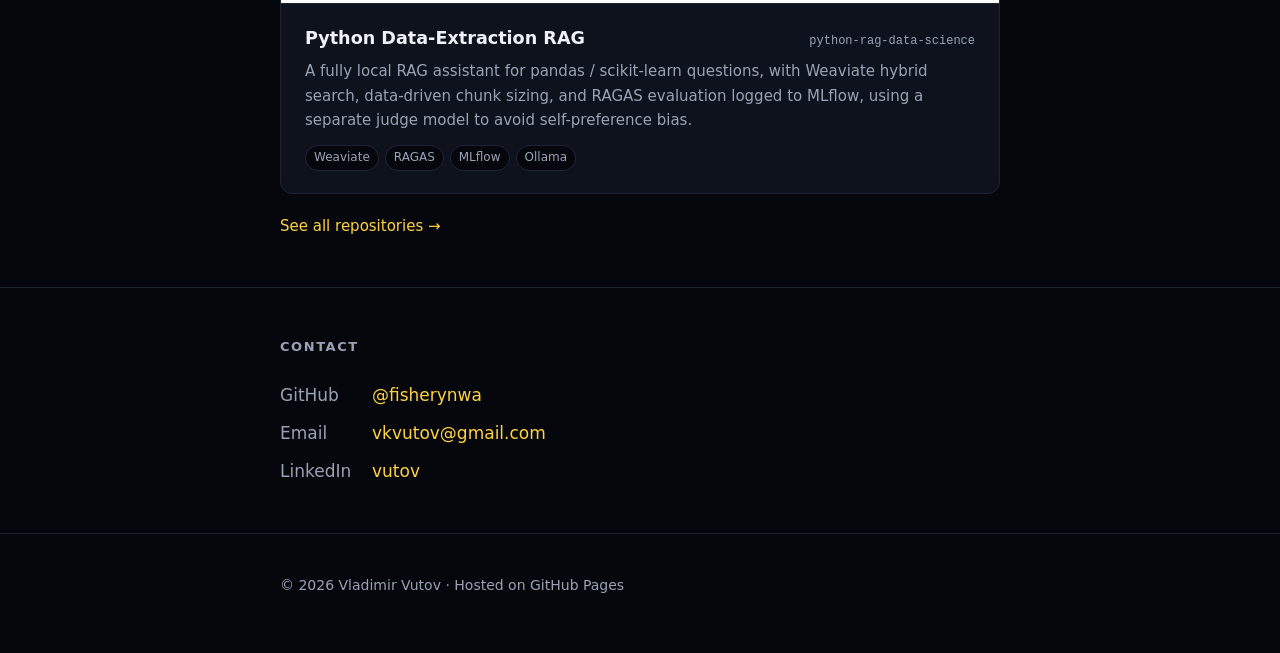
==== commit 6940af35: "update about me" ====
--- a/index.html
+++ b/index.html
@@ -56,15 +56,15 @@
     <section id="about">
       <div class="wrap">
         <h2>About</h2>
-        <p>My work sits where machine learning meets engineering. I care about choosing models
+          <p>My work sits where machine learning meets engineering. I care about choosing models
           for good reasons: interpretable GAMs over black boxes when inspection matters,
           proper hypothesis tests for drift, and held-out test sets that stay untouched until the
-          very end. I also insist on wrapping models in config-driven, tracked, containerised pipelines.</p>
-
-        <p>My PhD research focused on developing novel analytical methods for MALDI mass
-          spectrometry imaging data, which maps the molecular makeup of tissue samples.
-          I'm particularly interested in interpretable models, uncertainty quantification,
-          boosting methods, and causal inference.</p>
+          very end. I also insist on wrapping models in config-driven, tracked, containerized pipelines.</p>
+
+        <p>My PhD research focused on developing novel analytical methods for matrix-assisted
+  laser desorption/ionization mass spectrometry imaging (MALDI-MSI) data. I'm particularly
+  interested in interpretable models, uncertainty quantification, boosting methods, and
+  causal inference.</p>
 
         <p>Lately I've been working on LLM retrieval systems (hybrid dense + lexical
           search, contextual embeddings, LLM evaluation), systematic
@@ -75,7 +75,7 @@
           Trevor Hastie and Robert Tibshirani's foundational work on GAMs, and Simon Wood's
           work on smoothing and GAMs.</p>
 
-        <p>In my spare time, I enjoy fishing 🎣, hiking 🥾, football ⚽, listening to vinyl 🎶, and reading novels 📚.</p>
+        <p>In my spare time: 🎣 fishing · 🥾 hiking · ⚽ football · 🎶 vinyl · 📚 novels</p>
 
         <div class="skills">
           <span>Python</span><span>PyTorch</span><span>Hugging Face</span><span>scikit-learn</span>
@@ -95,7 +95,7 @@
             <div>
               <div class="what">[Job title]</div>
               <div class="where">[Company or institute], [City]</div>
-              <p>[One or two lines on what you do or achieved there.]</p>
+              <p>[to update.]</p>
             </div>
           </li>
           <li>
@@ -103,7 +103,7 @@
             <div>
               <div class="what">PhD, [Field, e.g. Statistics]</div>
               <div class="where">[University], [City]</div>
-              <p>Novel analytical methods for MALDI mass spectrometry imaging data.</p>
+              <p>[to update.]</p>
             </div>
           </li>
           <li>
@@ -111,6 +111,7 @@
             <div>
               <div class="what">MSc, [Field]</div>
               <div class="where">[University], [City]</div>
+              <p>[to update.]</p>
             </div>
           </li>
         </ol>
@@ -145,7 +146,7 @@
                 <h3>ViT for Breast Histopathology</h3>
                 <span class="repo mono">ViT-histo</span>
               </div>
-              <p>Fine-tuning a Vision Transformer for tumour / no-tumour classification of
+              <p>Fine-tuning a Vision Transformer for tumor / no-tumor classification of
                 tissue patches, following Google's Deep Learning Tuning Playbook: quasi-random
                 sweeps, scientific vs. nuisance parameters, checkpoint selection and an untouched
                 test set.</p>
--- a/style.css
+++ b/style.css
@@ -1,30 +1,19 @@
-/* Colours: Graphite (minimal) */
+/* Colours: Space (always dark) */
 :root {
-  --bg: #fafafa;
-  --surface: #ffffff;
-  --text: #111111;
-  --muted: #666666;
-  --accent: #2563eb;
-  --border: #e5e5e5;
-  --on-accent: #ffffff;
+  --bg: #05070d;
+  --surface: #0d121d;
+  --text: #eef1f7;
+  --muted: #9aa3b5;
+  --accent: #ffd23f;
+  --border: #1d2535;
+  --on-accent: #05070d;
   --max: 760px;
-}
-@media (prefers-color-scheme: dark) {
-  :root {
-    --bg: #0b0b0c;
-    --surface: #151517;
-    --text: #f2f2f2;
-    --muted: #9a9a9f;
-    --accent: #60a5fa;
-    --border: #27272a;
-    --on-accent: #0b0b0c;
-  }
+  color-scheme: dark;
 }
 
 * { box-sizing: border-box; margin: 0; padding: 0; }
 
 body {
-  background: var(--bg);
   color: var(--text);
   font-family: ui-sans-serif, system-ui, -apple-system, "Segoe UI", Roboto, sans-serif;
   line-height: 1.65;
@@ -130,6 +119,19 @@
 .thumb img { width: 100%; height: 100%; object-fit: cover; object-position: top; display: block; }
 .thumb.contain img { object-fit: contain; object-position: center; padding: 10px; }
 
+/* Alma Mater */
+.schools { display: grid; grid-template-columns: repeat(3, 1fr); gap: 16px; }
+.school {
+  display: block; background: var(--surface); border: 1px solid var(--border);
+  border-radius: 12px; padding: 18px 20px; color: var(--text);
+  transition: border-color .15s, transform .15s;
+}
+.school:hover { border-color: var(--accent); text-decoration: none; transform: translateY(-2px); }
+.school-name { font-weight: 600; font-size: 15px; line-height: 1.35; }
+.school-place { color: var(--muted); font-size: 13px; margin-top: 6px; }
+.school-detail { color: var(--accent); font-size: 13px; margin-top: 2px; }
+@media (max-width: 620px) { .schools { grid-template-columns: 1fr; } }
+
 /* Contact */
 .links { list-style: none; display: grid; gap: 10px; }
 .links li { display: flex; gap: 12px; }
@@ -145,4 +147,19 @@
   .status { border-radius: 14px; }
   .hero { padding: 32px 0 40px; }
   .project-head { flex-direction: column; gap: 2px; }
+}
+
+/* Starfield background */
+body {
+  background-color: var(--bg);
+  background-image:
+    radial-gradient(1px 1px at 20px 30px, #fff, transparent),
+    radial-gradient(1px 1px at 90px 140px, rgba(255,255,255,.8), transparent),
+    radial-gradient(1.5px 1.5px at 160px 60px, #fff, transparent),
+    radial-gradient(1px 1px at 230px 190px, rgba(255,255,255,.6), transparent),
+    radial-gradient(1px 1px at 300px 100px, rgba(255,255,255,.9), transparent),
+    radial-gradient(1.5px 1.5px at 60px 230px, rgba(255,255,255,.7), transparent),
+    radial-gradient(1px 1px at 270px 20px, rgba(255,255,255,.5), transparent);
+  background-size: 320px 260px;
+  background-attachment: fixed;
 }
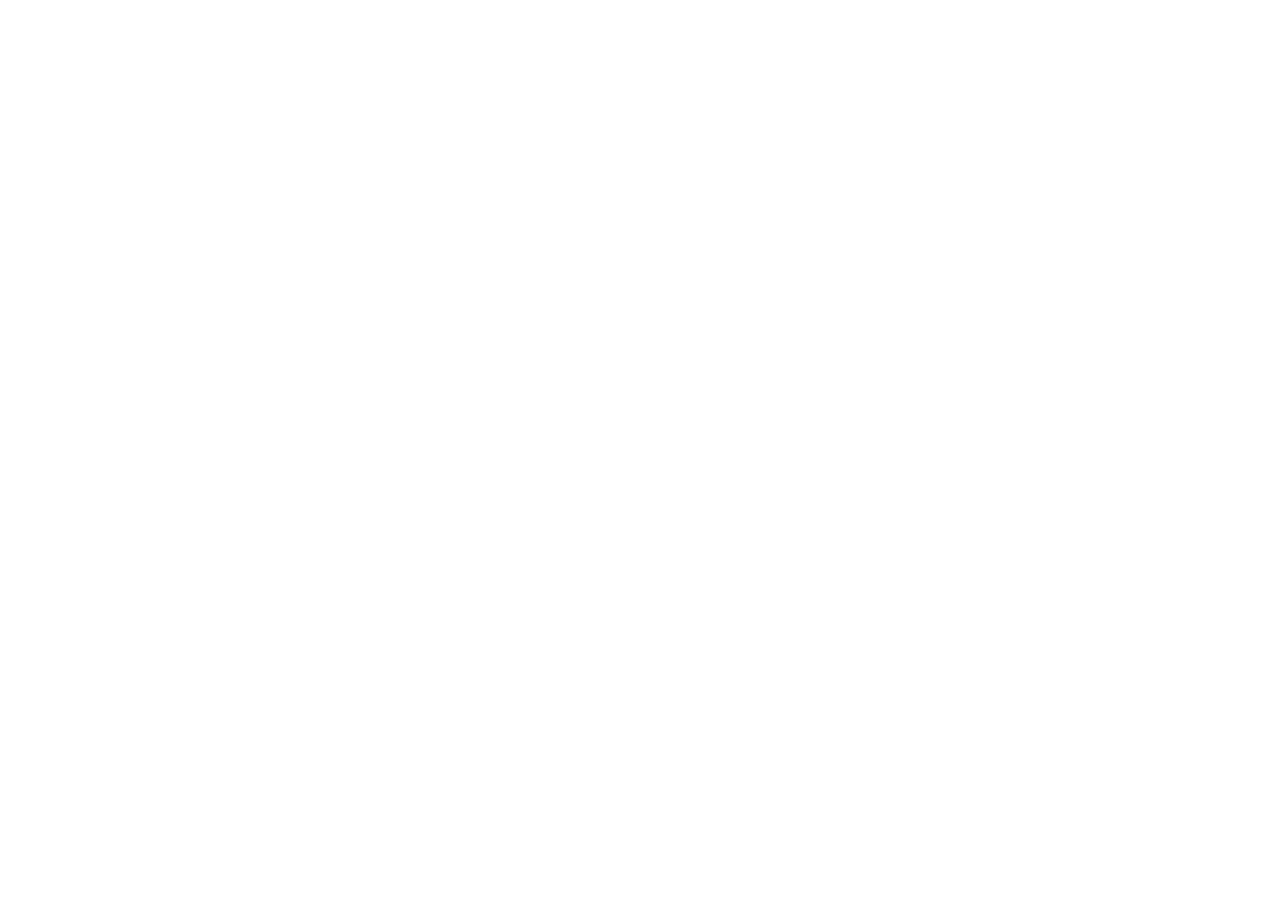
==== commit e8c56e4e: "Update index.html" ====
--- a/index.html
+++ b/index.html
@@ -1,212 +1,6 @@
-<!DOCTYPE html>
-<html lang="en">
-<head>
-  <meta charset="UTF-8">
-  <meta name="viewport" content="width=device-width, initial-scale=1.0">
-  <title>Vladimir Vutov, PhD</title>
-  <meta name="description" content="Vladimir Vutov — machine learning, statistics and MLOps projects.">
-  <link rel="icon" href="https://avatars.githubusercontent.com/u/89644500?v=4">
-
-  <!-- Link preview when the page is shared (LinkedIn, Slack, WhatsApp, …) -->
-  <meta property="og:type" content="website">
-  <meta property="og:title" content="Vladimir Vutov, PhD">
-  <meta property="og:description" content="Machine learning, statistics and MLOps: RAG systems, model fine-tuning and end-to-end pipelines.">
-  <meta property="og:image" content="https://avatars.githubusercontent.com/u/89644500?v=4">
-  <meta property="og:url" content="https://fisherynwa.github.io/">
-  <meta name="twitter:card" content="summary">
-
-  <link rel="stylesheet" href="style.css">
-</head>
-<body>
-
-  <header class="wrap">
-    <nav>
-      <a href="#" class="logo">vv.</a>
-      <ul>
-        <li><a href="#about">About</a></li>
-        <li><a href="#experience">Experience</a></li>
-        <li><a href="#projects">Projects</a></li>
-        <li><a href="#contact">Contact</a></li>
-      </ul>
-    </nav>
-
-    <div class="hero">
-      <img class="avatar" src="https://avatars.githubusercontent.com/u/89644500?v=4" alt="Vladimir Vutov">
-      <div class="hello mono">Hi there, my name is</div>
-      <h1>Vladimir Vutov.</h1>
-      <p>I build machine-learning systems with a statistician's eye, including
-        retrieval-augmented generation, model fine-tuning, and end-to-end MLOps pipelines,
-        with an emphasis on honest evaluation and reproducibility.</p>
-      <div class="status"><span class="dot"></span>Open to ML Engineering and (Applied) Data Science roles</div>
-      <div class="cta">
-        <a class="btn primary" href="#projects">See my work</a>
-        <!--   <a class="btn" href="cv.pdf" download>CV ↓</a>↓</a> -->
-        <a class="btn" href="https://github.com/fisherynwa">GitHub ↗</a>
-      </div>
-      <svg class="hero-plot" viewBox="0 0 720 170" role="img" aria-label="Data points with a smooth fitted curve and confidence band">
-        <line class="axis" x1="10" y1="166" x2="710" y2="166"/>
-        <polygon class="band" points="10.0,117.5 17.1,112.4 24.1,107.5 31.2,102.8 38.3,98.4 45.4,94.3 52.4,90.4 59.5,86.8 66.6,83.6 73.6,80.7 80.7,78.1 87.8,75.9 94.8,74.1 101.9,72.6 109.0,71.4 116.1,70.7 123.1,70.3 130.2,70.2 137.3,70.5 144.3,71.1 151.4,72.0 158.5,73.3 165.6,74.8 172.6,76.6 179.7,78.6 186.8,80.8 193.8,83.3 200.9,85.9 208.0,88.7 215.1,91.5 222.1,94.5 229.2,97.6 236.3,100.7 243.3,103.8 250.4,106.9 257.5,110.0 264.5,113.0 271.6,116.0 278.7,118.8 285.8,121.5 292.8,124.0 299.9,126.4 307.0,128.6 314.0,130.5 321.1,132.2 328.2,133.7 335.3,135.0 342.3,135.9 349.4,136.6 356.5,137.0 363.5,137.0 370.6,136.4 377.7,135.6 384.7,134.5 391.8,133.1 398.9,131.4 406.0,129.5 413.0,127.3 420.1,124.8 427.2,122.1 434.2,119.2 441.3,116.1 448.4,112.7 455.5,109.2 462.5,105.5 469.6,101.7 476.7,97.8 483.7,93.8 490.8,89.7 497.9,85.5 504.9,81.3 512.0,77.1 519.1,72.9 526.2,68.7 533.2,64.5 540.3,60.4 547.4,56.5 554.4,52.6 561.5,48.8 568.6,45.2 575.7,41.7 582.7,38.4 589.8,35.3 596.9,32.3 603.9,29.6 611.0,27.1 618.1,24.8 625.2,22.7 632.2,20.8 639.3,19.2 646.4,17.8 653.4,16.6 660.5,15.7 667.6,14.9 674.6,14.4 681.7,14.1 688.8,14.0 695.9,14.1 702.9,14.4 710.0,14.8 710.0,52.4 702.9,51.5 695.9,50.9 688.8,50.4 681.7,50.2 674.6,50.1 667.6,50.2 660.5,50.6 653.4,51.1 646.4,51.9 639.3,53.0 632.2,54.2 625.2,55.7 618.1,57.4 611.0,59.3 603.9,61.5 596.9,63.8 589.8,66.4 582.7,69.1 575.7,72.1 568.6,75.2 561.5,78.4 554.4,81.8 547.4,85.3 540.3,88.9 533.2,92.6 526.2,96.4 519.1,100.2 512.0,104.0 504.9,107.8 497.9,111.7 490.8,115.5 483.7,119.2 476.7,122.8 469.6,126.4 462.5,129.8 455.5,133.1 448.4,136.2 441.3,139.2 434.2,142.0 427.2,144.5 420.1,146.8 413.0,148.9 406.0,150.7 398.9,152.3 391.8,153.6 384.7,154.6 377.7,155.3 370.6,155.8 363.5,155.9 356.5,156.0 349.4,156.0 342.3,155.7 335.3,155.1 328.2,154.2 321.1,153.1 314.0,151.8 307.0,150.2 299.9,148.4 292.8,146.4 285.8,144.3 278.7,141.9 271.6,139.5 264.5,137.0 257.5,134.3 250.4,131.6 243.3,128.9 236.3,126.1 229.2,123.4 222.1,120.7 215.1,118.1 208.0,115.6 200.9,113.2 193.8,111.0 186.8,108.9 179.7,107.0 172.6,105.4 165.6,104.0 158.5,102.9 151.4,102.0 144.3,101.5 137.3,101.2 130.2,101.3 123.1,101.8 116.1,102.6 109.0,103.7 101.9,105.2 94.8,107.1 87.8,109.3 80.7,111.9 73.6,114.8 66.6,118.1 59.5,121.7 52.4,125.7 45.4,129.9 38.3,134.5 31.2,139.3 24.1,144.3 17.1,149.6 10.0,155.1"/>
-        <path class="fit" d="M10.0,136.3 L17.1,131.0 L24.1,125.9 L31.2,121.0 L38.3,116.4 L45.4,112.1 L52.4,108.0 L59.5,104.3 L66.6,100.8 L73.6,97.8 L80.7,95.0 L87.8,92.6 L94.8,90.6 L101.9,88.9 L109.0,87.6 L116.1,86.6 L123.1,86.0 L130.2,85.8 L137.3,85.9 L144.3,86.3 L151.4,87.0 L158.5,88.1 L165.6,89.4 L172.6,91.0 L179.7,92.8 L186.8,94.9 L193.8,97.1 L200.9,99.5 L208.0,102.1 L215.1,104.8 L222.1,107.6 L229.2,110.5 L236.3,113.4 L243.3,116.4 L250.4,119.3 L257.5,122.2 L264.5,125.0 L271.6,127.7 L278.7,130.4 L285.8,132.9 L292.8,135.2 L299.9,137.4 L307.0,139.4 L314.0,141.1 L321.1,142.7 L328.2,144.0 L335.3,145.0 L342.3,145.8 L349.4,146.3 L356.5,146.5 L363.5,146.5 L370.6,146.1 L377.7,145.5 L384.7,144.5 L391.8,143.3 L398.9,141.9 L406.0,140.1 L413.0,138.1 L420.1,135.8 L427.2,133.3 L434.2,130.6 L441.3,127.6 L448.4,124.5 L455.5,121.2 L462.5,117.7 L469.6,114.1 L476.7,110.3 L483.7,106.5 L490.8,102.6 L497.9,98.6 L504.9,94.6 L512.0,90.5 L519.1,86.5 L526.2,82.5 L533.2,78.6 L540.3,74.7 L547.4,70.9 L554.4,67.2 L561.5,63.6 L568.6,60.2 L575.7,56.9 L582.7,53.8 L589.8,50.8 L596.9,48.1 L603.9,45.5 L611.0,43.2 L618.1,41.1 L625.2,39.2 L632.2,37.5 L639.3,36.1 L646.4,34.9 L653.4,33.9 L660.5,33.1 L667.6,32.6 L674.6,32.2 L681.7,32.1 L688.8,32.2 L695.9,32.5 L702.9,32.9 L710.0,33.6"/>
-        <g class="pts"><circle cx="27" cy="113" r="3.2"/><circle cx="28" cy="131" r="3.2"/><circle cx="32" cy="122" r="3.2"/><circle cx="48" cy="109" r="3.2"/><circle cx="54" cy="107" r="3.2"/><circle cx="132" cy="101" r="3.2"/><circle cx="153" cy="86" r="3.2"/><circle cx="159" cy="71" r="3.2"/><circle cx="169" cy="109" r="3.2"/><circle cx="175" cy="81" r="3.2"/><circle cx="190" cy="94" r="3.2"/><circle cx="195" cy="106" r="3.2"/><circle cx="211" cy="78" r="3.2"/><circle cx="226" cy="100" r="3.2"/><circle cx="228" cy="125" r="3.2"/><circle cx="272" cy="127" r="3.2"/><circle cx="323" cy="136" r="3.2"/><circle cx="337" cy="148" r="3.2"/><circle cx="338" cy="137" r="3.2"/><circle cx="358" cy="147" r="3.2"/><circle cx="363" cy="138" r="3.2"/><circle cx="369" cy="128" r="3.2"/><circle cx="370" cy="155" r="3.2"/><circle cx="396" cy="140" r="3.2"/><circle cx="436" cy="136" r="3.2"/><circle cx="442" cy="126" r="3.2"/><circle cx="444" cy="141" r="3.2"/><circle cx="447" cy="132" r="3.2"/><circle cx="489" cy="106" r="3.2"/><circle cx="545" cy="61" r="3.2"/><circle cx="557" cy="52" r="3.2"/><circle cx="560" cy="81" r="3.2"/><circle cx="576" cy="67" r="3.2"/><circle cx="611" cy="35" r="3.2"/><circle cx="627" cy="64" r="3.2"/><circle cx="640" cy="42" r="3.2"/><circle cx="689" cy="33" r="3.2"/><circle cx="693" cy="17" r="3.2"/></g>
-      </svg>
-    </div>
-  </header>
-
-  <main>
-    <section id="about">
-      <div class="wrap">
-        <h2>About</h2>
-          <p>My work sits where machine learning meets engineering. I care about choosing models
-          for good reasons: interpretable GAMs over black boxes when inspection matters,
-          proper hypothesis tests for drift, and held-out test sets that stay untouched until the
-          very end. I also insist on wrapping models in config-driven, tracked, containerized pipelines.</p>
-
-        <p>My PhD research focused on developing novel analytical methods for matrix-assisted
-  laser desorption/ionization mass spectrometry imaging (MALDI-MSI) data. I'm particularly
-  interested in interpretable models, uncertainty quantification, boosting methods, and
-  causal inference.</p>
-
-        <p>Lately I've been working on LLM retrieval systems (hybrid dense + lexical
-          search, contextual embeddings, LLM evaluation), systematic
-          hyperparameter tuning for vision transformers, and NLP applications.</p>
-
-        <p>A few reads and ideas that have really shaped how I think about problems:
-          Leo Breiman's classic "Two Cultures" paper, Jerome Friedman's work on gradient boosting,
-          Trevor Hastie and Robert Tibshirani's foundational work on GAMs, and Simon Wood's
-          work on smoothing and GAMs.</p>
-
-        <p>In my spare time: 🎣 fishing · 🥾 hiking · ⚽ football · 🎶 vinyl · 📚 novels</p>
-
-        <div class="skills">
-          <span>Python</span><span>PyTorch</span><span>Hugging Face</span><span>scikit-learn</span>
-          <span>RAG</span><span>FAISS</span><span>Weaviate</span><span>Ollama</span>
-          <span>MLflow</span><span>W&amp;B</span><span>Hydra</span><span>FastAPI</span>
-          <span>Docker</span><span>Prometheus</span><span>Grafana</span><span>R</span>
-        </div>
-      </div>
-    </section>
-<!--
-    <section id="experience">
-      <div class="wrap">
-        <h2>Experience &amp; Education</h2>
-        <ol class="timeline">
-          <li>
-            <div class="when mono">[2024 - now]</div>
-            <div>
-              <div class="what">[Job title]</div>
-              <div class="where">[Company or institute], [City]</div>
-              <p>[to update.]</p>
-            </div>
-          </li>
-          <li>
-            <div class="when mono">[2019 - 2024]</div>
-            <div>
-              <div class="what">PhD, [Field, e.g. Statistics]</div>
-              <div class="where">[University], [City]</div>
-              <p>[to update.]</p>
-            </div>
-          </li>
-          <li>
-            <div class="when mono">[2017 - 2019]</div>
-            <div>
-              <div class="what">MSc, [Field]</div>
-              <div class="where">[University], [City]</div>
-              <p>[to update.]</p>
-            </div>
-          </li>
-        </ol>
-      </div>
-    </section>
--->
-
-    <section id="projects">
-      <div class="wrap">
-        <h2>Projects</h2>
-        <div class="projects">
-
-          <a class="project" href="https://github.com/fisherynwa/paper-search" data-goatcounter-click="project-paper-search">
-            <div class="thumb"><img src="https://raw.githubusercontent.com/fisherynwa/paper-search/main/images/demo_compressed.gif" alt="PaperSearch app demo" loading="lazy"></div>
-            <div class="project-body">
-              <div class="project-head">
-                <h3>Paper Search</h3>
-                <span class="repo mono">paper-search</span>
-              </div>
-              <p>Hybrid semantic search and Q&amp;A over research papers. Combines FAISS dense
-                retrieval with BM25 via reciprocal rank fusion, enriches chunks with LLM-generated
-                context, answers with a local Qwen model, and scores answers with a validator pass.
-                Includes a Streamlit UI and a systematic benchmark suite.</p>
-              <div class="tags"><span>FAISS</span><span>BM25</span><span>Ollama</span><span>Streamlit</span><span>Hydra</span></div>
-            </div>
-          </a>
-
-          <a class="project" href="https://github.com/fisherynwa/ViT-histo" data-goatcounter-click="project-vit-histo">
-            <div class="thumb contain"><img src="https://raw.githubusercontent.com/fisherynwa/ViT-histo/main/figures/label1_samples.png" alt="Sample tumour tissue patches" loading="lazy"></div>
-            <div class="project-body">
-              <div class="project-head">
-                <h3>ViT for Breast Histopathology</h3>
-                <span class="repo mono">ViT-histo</span>
-              </div>
-              <p>Fine-tuning a Vision Transformer for tumor / no-tumor classification of
-                tissue patches, following Google's Deep Learning Tuning Playbook: quasi-random
-                sweeps, scientific vs. nuisance parameters, checkpoint selection and an untouched
-                test set.</p>
-              <div class="metric mono">Test ROC-AUC 0.96 · Brier 0.070</div>
-              <div class="tags"><span>PyTorch</span><span>Transformers</span><span>W&amp;B</span><span>Hydra</span></div>
-            </div>
-          </a>
-
-          <a class="project" href="https://github.com/fisherynwa/mlops-cycle" data-goatcounter-click="project-mlops-cycle">
-            <div class="thumb"><img src="https://raw.githubusercontent.com/fisherynwa/mlops-cycle/main/docs/grafana.gif" alt="Grafana dashboard showing prediction drift" loading="lazy"></div>
-            <div class="project-body">
-              <div class="project-head">
-                <h3>Insurance Cost MLOps</h3>
-                <span class="repo mono">mlops-cycle</span>
-              </div>
-              <p>End-to-end lifecycle for an interpretable GAM: Hydra-configured training, MLflow
-                tracking and champion/challenger registry, FastAPI serving, drift detection with an
-                Anderson-Darling test and a two-proportion Z-test, and live Prometheus + Grafana dashboards.</p>
-              <div class="tags"><span>pygam</span><span>MLflow</span><span>FastAPI</span><span>Docker</span><span>Grafana</span></div>
-            </div>
-          </a>
-
-          <a class="project" href="https://github.com/fisherynwa/python-rag-data-science" data-goatcounter-click="project-rag">
-            <div class="thumb contain"><img src="https://raw.githubusercontent.com/fisherynwa/python-rag-data-science/main/img/chunk_dist.png" alt="Document length distribution used to choose chunk size" loading="lazy"></div>
-            <div class="project-body">
-              <div class="project-head">
-                <h3>Python Data-Extraction RAG</h3>
-                <span class="repo mono">python-rag-data-science</span>
-              </div>
-              <p>A fully local RAG assistant for pandas / scikit-learn questions, with Weaviate
-                hybrid search, data-driven chunk sizing, and RAGAS evaluation logged to MLflow,
-                using a separate judge model to avoid self-preference bias.</p>
-              <div class="tags"><span>Weaviate</span><span>RAGAS</span><span>MLflow</span><span>Ollama</span></div>
-            </div>
-          </a>
-
-        </div>
-        <p class="more"><a href="https://github.com/fisherynwa?tab=repositories">See all repositories →</a></p>
-      </div>
-    </section>
-
-    <section id="contact">
-      <div class="wrap">
-        <h2>Contact</h2>
-        <ul class="links">
-          <li><span class="label">GitHub</span><a href="https://github.com/fisherynwa" data-goatcounter-click="contact-github">@fisherynwa</a></li>
-          <li><span class="label">Email</span><a href="mailto:vkvutov@gmail.com" data-goatcounter-click="contact-email">vkvutov@gmail.com</a></li>
-          <li><span class="label">LinkedIn</span><a href="https://www.linkedin.com/in/vladimir-vutov-62aa7917a/" data-goatcounter-click="contact-linkedin">vutov</a></li>
-          <!-- <li><span class="label">CV</span><a href="cv.pdf" download data-goatcounter-click="contact-cv">Download PDF</a></li> -->
-        </ul>
-      </div>
-    </section>
-  </main>
-
-  <footer>
-    <div class="wrap">© <span id="year"></span> Vladimir Vutov · Hosted on GitHub Pages</div>
-  </footer>
-
-  <script>document.getElementById('year').textContent = new Date().getFullYear();</script>
-  <!-- GoatCounter: replace "vutov" with your own GoatCounter code -->
-  <script data-goatcounter="https://vutov.goatcounter.com/count" async src="//gc.zgo.at/count.js"></script>
-</body>
-</html>
+   <!DOCTYPE html>
+   <meta charset="utf-8">
+   <title>Moved</title>
+   <meta http-equiv="refresh" content="0; url=https://vkvutov.github.io/">
+   <link rel="canonical" href="https://vkvutov.github.io/">
+   <p>This site has moved to <a href="https://vkvutov.github.io/">vkvutov.github.io</a>.</p>
